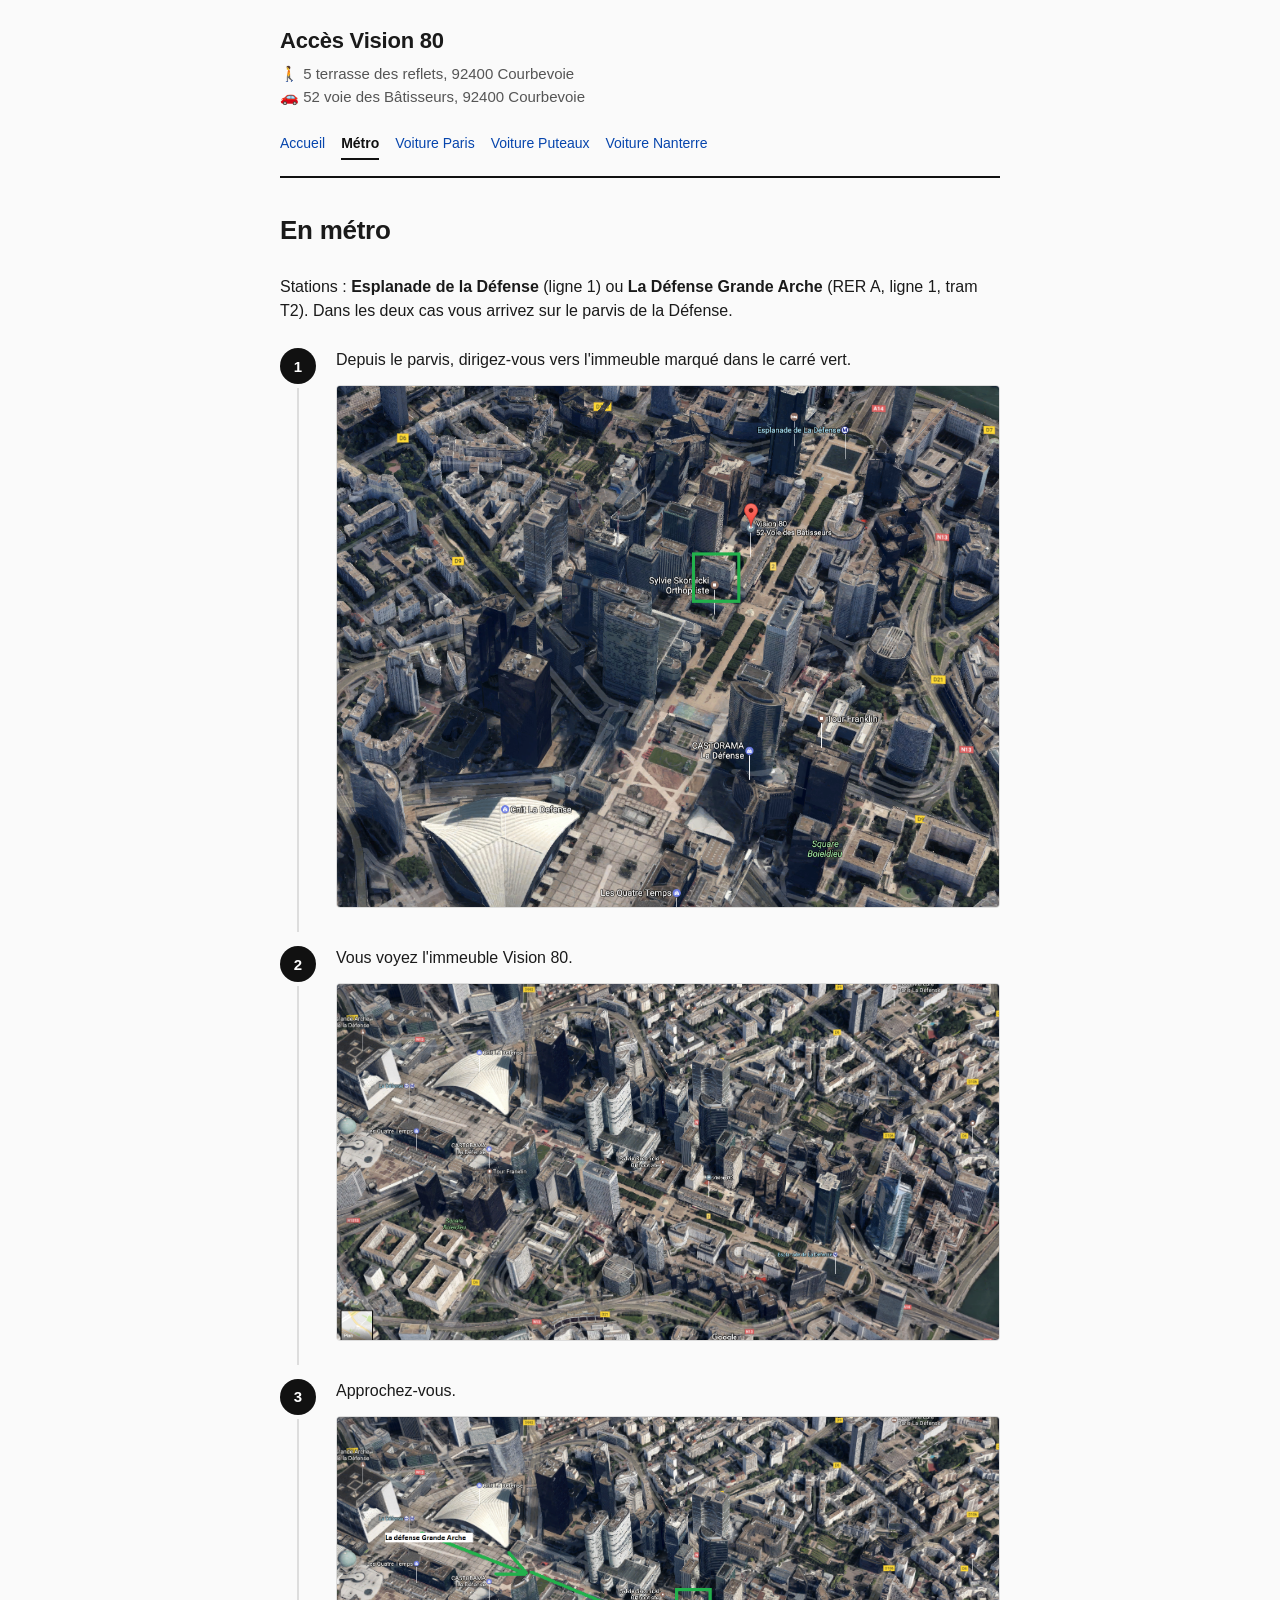
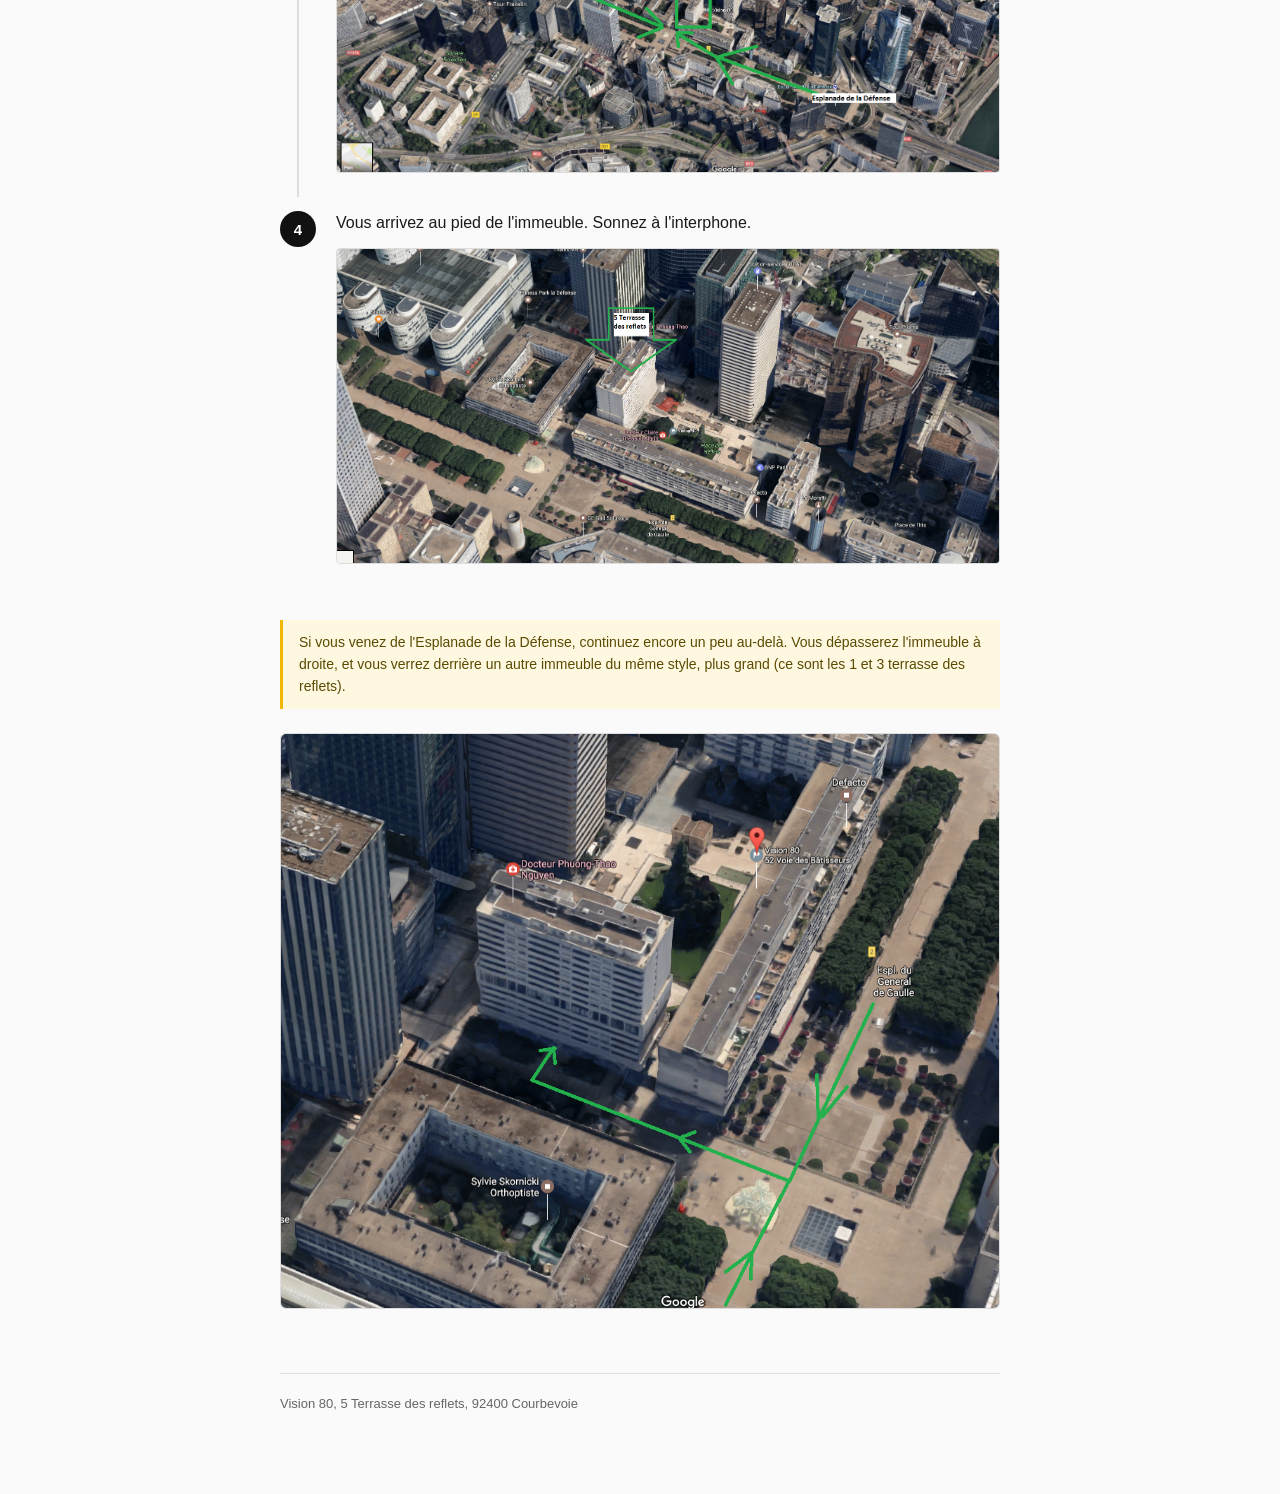
==== metro.html @ b4daf25f "header : ajoute code postal 92400 devant Courbevoie sur les 2 adresses" ====
<!doctype html>
<html lang="fr">
<head>
<meta charset="utf-8">
<meta name="viewport" content="width=device-width, initial-scale=1">
<title>En métro - Accès Vision 80</title>
<link rel="stylesheet" href="style.css">
</head>
<body>

<header>
  <h1>Accès Vision 80</h1>
  <p class="subtitle">🚶 5 terrasse des reflets, 92400 Courbevoie<br>🚗 52 voie des Bâtisseurs, 92400 Courbevoie</p>
  <nav>
    <a href="index.html">Accueil</a>
    <a href="metro.html" class="active">Métro</a>
    <a href="voiture-paris.html">Voiture Paris</a>
    <a href="voiture-puteaux.html">Voiture Puteaux</a>
    <a href="voiture-nanterre.html">Voiture Nanterre</a>
  </nav>
</header>

<main>
  <h2>En métro</h2>

  <p>Stations : <strong>Esplanade de la Défense</strong> (ligne 1) ou <strong>La Défense Grande Arche</strong> (RER A, ligne 1, tram T2). Dans les deux cas vous arrivez sur le parvis de la Défense.</p>

  <ol class="steps">
    <li>
      <p>Depuis le parvis, dirigez-vous vers l'immeuble marqué dans le carré vert.</p>
      <img src="images/2016-12-13-12.png" alt="Carte du parvis avec Vision 80">
    </li>
    <li>
      <p>Vous voyez l'immeuble Vision 80.</p>
      <img src="images/m1.png" alt="Vue depuis le parvis">
    </li>
    <li>
      <p>Approchez-vous.</p>
      <img src="images/m1-copie.png" alt="Vue rapprochée">
    </li>
    <li>
      <p>Vous arrivez au pied de l'immeuble. Sonnez à l'interphone.</p>
      <img src="images/m2.png" alt="Bas de l'immeuble et interphone">
    </li>
  </ol>

  <div class="note">
    Si vous venez de l'Esplanade de la Défense, continuez encore un peu au-delà. Vous dépasserez l'immeuble à droite, et vous verrez derrière un autre immeuble du même style, plus grand (ce sont les 1 et 3 terrasse des reflets).
  </div>

  <img src="images/2016-12-13-11-copie.png" alt="Vue depuis l'Esplanade" class="hero">
</main>

<footer>
  <address>Vision 80, 5 Terrasse des reflets, 92400 Courbevoie</address>
</footer>

</body>
</html>
---- style.css ----
* { box-sizing: border-box; }

html { -webkit-text-size-adjust: 100%; }

body {
  font-family: -apple-system, BlinkMacSystemFont, "Segoe UI", Roboto, sans-serif;
  max-width: 760px;
  margin: 0 auto;
  padding: 24px 20px 80px;
  line-height: 1.55;
  color: #1a1a1a;
  background: #fafafa;
}

header {
  border-bottom: 2px solid #111;
  padding-bottom: 16px;
  margin-bottom: 32px;
}

header h1 {
  font-size: 22px;
  margin: 0 0 4px;
  letter-spacing: -0.01em;
}

header .subtitle {
  margin: 0;
  color: #555;
  font-size: 15px;
}

nav {
  margin-top: 20px;
  display: flex;
  flex-wrap: wrap;
  gap: 4px 16px;
  font-size: 14px;
}

nav a {
  color: #0645ad;
  text-decoration: none;
  padding: 4px 0;
}

nav a:hover { text-decoration: underline; }

nav a.active {
  color: #111;
  font-weight: 600;
  border-bottom: 2px solid #111;
}

main h2 {
  font-size: 26px;
  margin: 8px 0 24px;
  letter-spacing: -0.01em;
}

main h3 {
  font-size: 18px;
  margin: 40px 0 12px;
  color: #333;
}

main p { margin: 12px 0; }

.address {
  background: #fff;
  border: 1px solid #ddd;
  padding: 16px 20px;
  border-radius: 6px;
  margin: 24px 0;
}

.address strong { display: block; margin-bottom: 4px; font-size: 15px; }

/* Étapes numérotées */
.steps {
  list-style: none;
  padding: 0;
  margin: 24px 0;
  counter-reset: step;
}

.steps > li {
  counter-increment: step;
  position: relative;
  padding: 0 0 32px 56px;
  margin: 0;
}

.steps > li::before {
  content: counter(step);
  position: absolute;
  left: 0;
  top: 0;
  width: 36px;
  height: 36px;
  border-radius: 50%;
  background: #111;
  color: #fff;
  font-weight: 600;
  font-size: 15px;
  display: flex;
  align-items: center;
  justify-content: center;
}

.steps > li:not(:last-child)::after {
  content: "";
  position: absolute;
  left: 17px;
  top: 40px;
  bottom: 8px;
  width: 2px;
  background: #ddd;
}

.steps > li p:first-child {
  margin-top: 6px;
  font-weight: 500;
}

.steps img {
  max-width: 100%;
  height: auto;
  display: block;
  margin: 12px 0 0;
  border: 1px solid #ddd;
  border-radius: 4px;
}

/* Image hero */
.hero {
  max-width: 100%;
  height: auto;
  display: block;
  margin: 24px 0;
  border-radius: 6px;
  border: 1px solid #ddd;
}

.video {
  position: relative;
  width: calc(100% - 56px);
  margin: 16px 0 32px 56px;
  aspect-ratio: 16 / 9;
  overflow: hidden;
  background: #000;
  border-radius: 4px;
  border: 1px solid #ddd;
}

.video iframe {
  position: absolute;
  inset: 0;
  width: 100%;
  height: 100%;
  border: 0;
}

.note {
  background: #fff8e1;
  border-left: 3px solid #f0b800;
  padding: 12px 16px;
  margin: 20px 0;
  font-size: 14px;
  color: #5a4a00;
}

footer {
  margin-top: 64px;
  padding-top: 20px;
  border-top: 1px solid #ddd;
  font-size: 13px;
  color: #666;
}

footer address {
  font-style: normal;
}
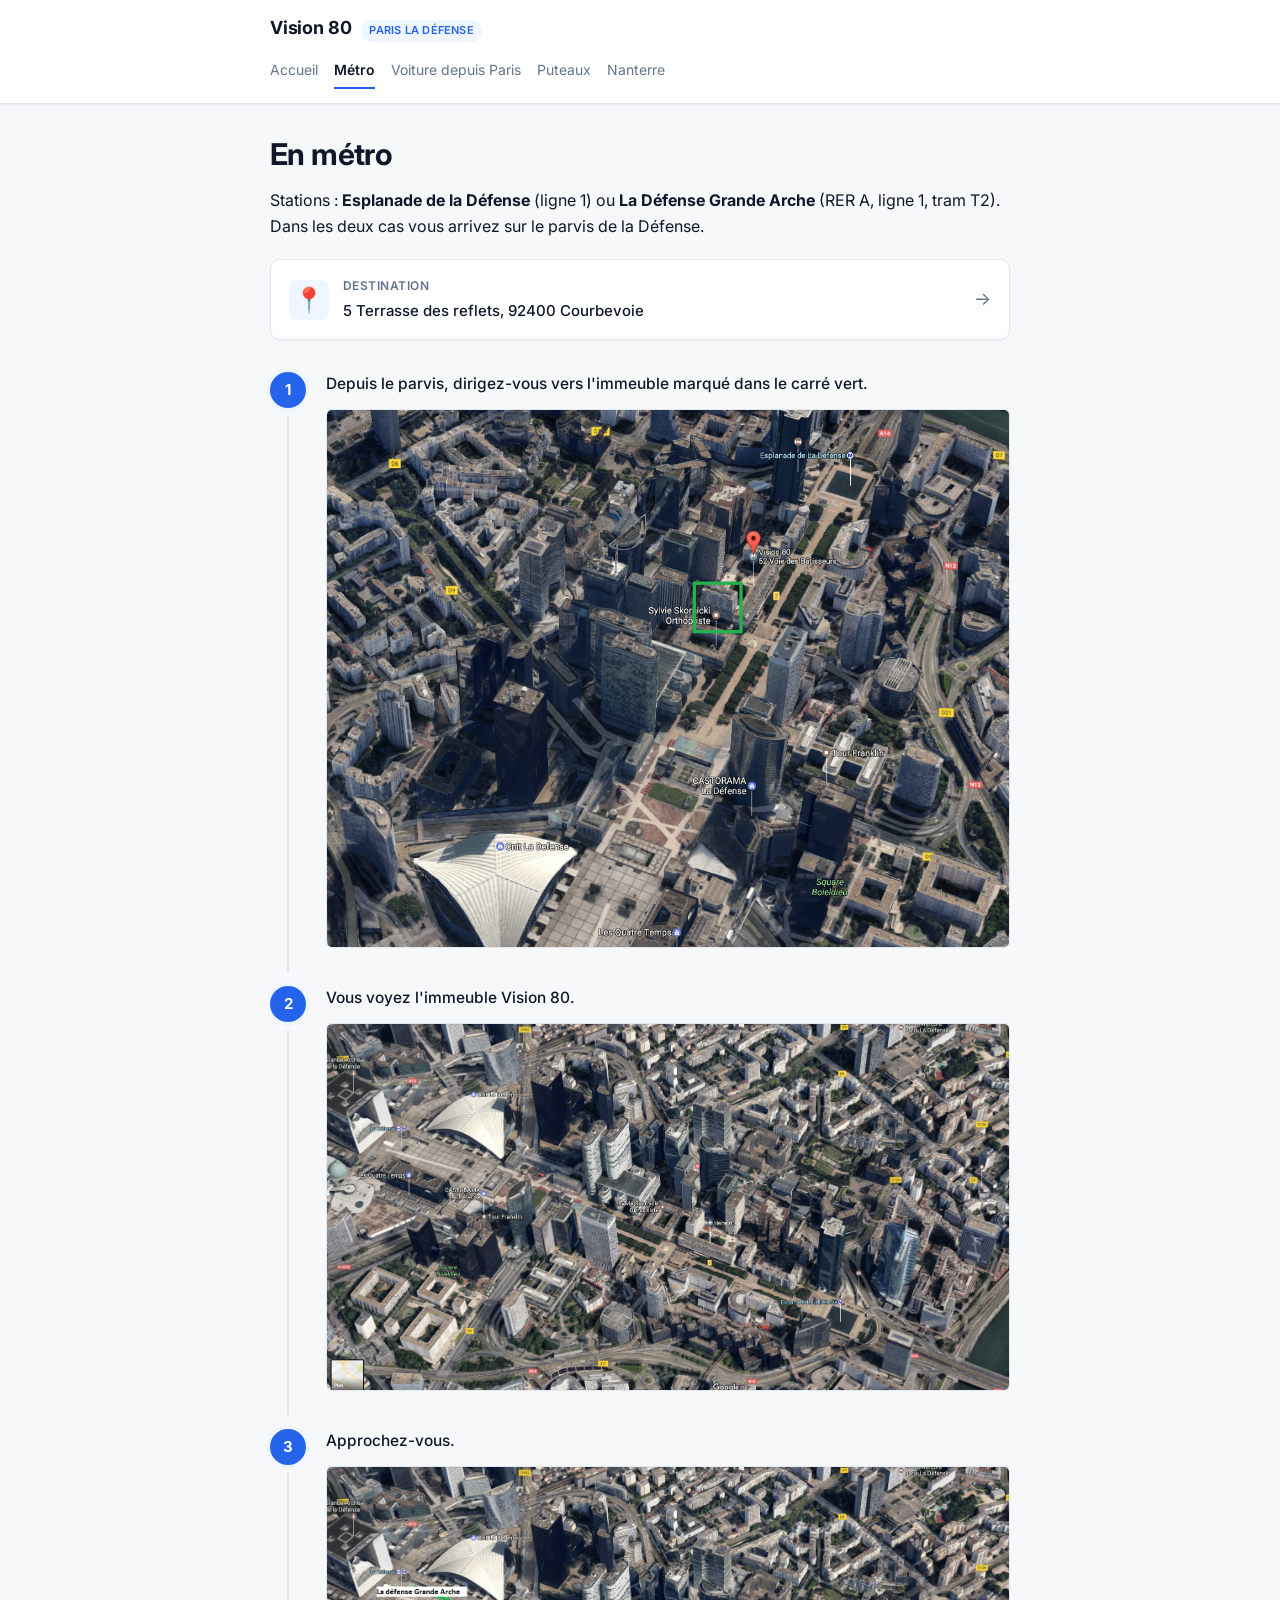
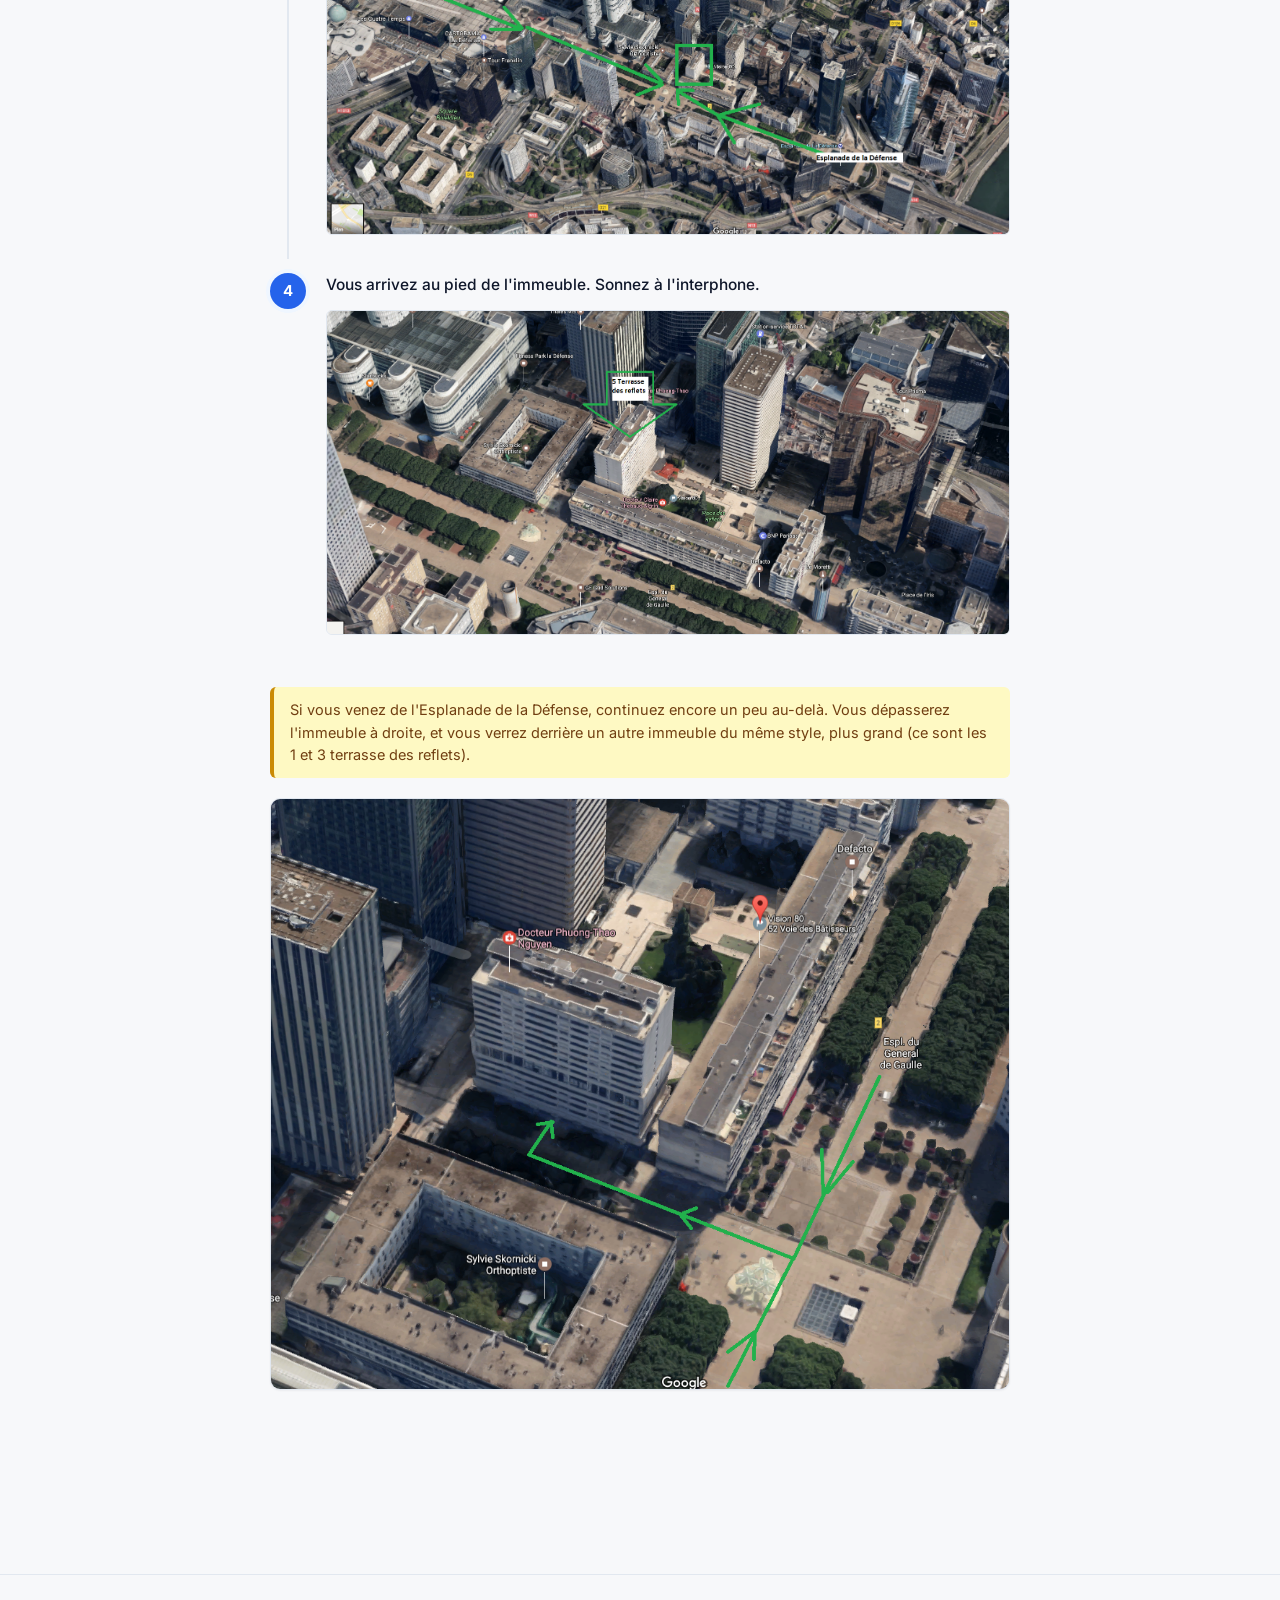
==== commit e0f1b25a: "sous-pages : applique le nouveau design (header sticky, adresse en card cliquable maps, containers u" ====
--- a/metro.html
+++ b/metro.html
@@ -4,26 +4,45 @@
 <meta charset="utf-8">
 <meta name="viewport" content="width=device-width, initial-scale=1">
 <title>En métro - Accès Vision 80</title>
+<link rel="preconnect" href="https://fonts.googleapis.com">
+<link rel="preconnect" href="https://fonts.gstatic.com" crossorigin>
+<link href="https://fonts.googleapis.com/css2?family=Inter:wght@400;500;600;700&display=swap" rel="stylesheet">
 <link rel="stylesheet" href="style.css">
 </head>
 <body>
 
-<header>
-  <h1>Accès Vision 80</h1>
-  <p class="subtitle">🚶 5 terrasse des reflets, 92400 Courbevoie<br>🚗 52 voie des Bâtisseurs, 92400 Courbevoie</p>
-  <nav>
-    <a href="index.html">Accueil</a>
-    <a href="metro.html" class="active">Métro</a>
-    <a href="voiture-paris.html">Voiture Paris</a>
-    <a href="voiture-puteaux.html">Voiture Puteaux</a>
-    <a href="voiture-nanterre.html">Voiture Nanterre</a>
-  </nav>
+<header class="site-header">
+  <div class="site-header-inner">
+    <h1 class="site-title">
+      <a href="index.html">Vision 80</a>
+      <span class="badge">Paris La Défense</span>
+    </h1>
+    <nav class="tabs">
+      <a href="index.html">Accueil</a>
+      <a href="metro.html" class="active">Métro</a>
+      <a href="voiture-paris.html">Voiture depuis Paris</a>
+      <a href="voiture-puteaux.html">Puteaux</a>
+      <a href="voiture-nanterre.html">Nanterre</a>
+    </nav>
+  </div>
 </header>
 
-<main>
-  <h2>En métro</h2>
+<div class="container">
+
+  <h1 class="page-title">En métro</h1>
 
   <p>Stations : <strong>Esplanade de la Défense</strong> (ligne 1) ou <strong>La Défense Grande Arche</strong> (RER A, ligne 1, tram T2). Dans les deux cas vous arrivez sur le parvis de la Défense.</p>
+
+  <div class="addresses">
+    <a class="address-card" href="https://maps.google.com/?q=5+Terrasse+des+Reflets,+92400+Courbevoie" target="_blank" rel="noopener">
+      <span class="icon">📍</span>
+      <span class="info">
+        <span class="label">Destination</span>
+        <span class="value">5 Terrasse des reflets, 92400 Courbevoie</span>
+      </span>
+      <span class="arrow">→</span>
+    </a>
+  </div>
 
   <ol class="steps">
     <li>
@@ -49,9 +68,10 @@
   </div>
 
   <img src="images/2016-12-13-11-copie.png" alt="Vue depuis l'Esplanade" class="hero">
-</main>
 
-<footer>
+</div>
+
+<footer class="site-footer">
   <address>Vision 80, 5 Terrasse des reflets, 92400 Courbevoie</address>
 </footer>
 
--- a/style.css
+++ b/style.css
@@ -1,86 +1,281 @@
+/* ---------- Reset & base ---------- */
 * { box-sizing: border-box; }
-
 html { -webkit-text-size-adjust: 100%; }
 
+:root {
+  --bg: #f7f8fa;
+  --surface: #ffffff;
+  --text: #0f172a;
+  --muted: #64748b;
+  --border: #e2e8f0;
+  --accent: #2563eb;
+  --accent-dark: #1d4ed8;
+  --accent-soft: #eff6ff;
+  --warn-bg: #fef9c3;
+  --warn-border: #ca8a04;
+  --warn-text: #713f12;
+  --radius: 10px;
+  --shadow-sm: 0 1px 2px rgba(15, 23, 42, 0.05);
+  --shadow: 0 4px 12px rgba(15, 23, 42, 0.06);
+}
+
 body {
-  font-family: -apple-system, BlinkMacSystemFont, "Segoe UI", Roboto, sans-serif;
-  max-width: 760px;
+  font-family: "Inter", -apple-system, BlinkMacSystemFont, "Segoe UI", Roboto, sans-serif;
+  font-size: 16px;
+  line-height: 1.6;
+  color: var(--text);
+  background: var(--bg);
+  margin: 0;
+  -webkit-font-smoothing: antialiased;
+}
+
+.container {
+  max-width: 780px;
   margin: 0 auto;
-  padding: 24px 20px 80px;
-  line-height: 1.55;
-  color: #1a1a1a;
-  background: #fafafa;
-}
-
-header {
-  border-bottom: 2px solid #111;
-  padding-bottom: 16px;
-  margin-bottom: 32px;
-}
-
-header h1 {
-  font-size: 22px;
-  margin: 0 0 4px;
+  padding: 24px 20px 96px;
+}
+
+/* ---------- Header ---------- */
+.site-header {
+  background: var(--surface);
+  border-bottom: 1px solid var(--border);
+  position: sticky;
+  top: 0;
+  z-index: 10;
+  box-shadow: var(--shadow-sm);
+}
+
+.site-header-inner {
+  max-width: 780px;
+  margin: 0 auto;
+  padding: 14px 20px;
+}
+
+.site-title {
+  display: flex;
+  align-items: baseline;
+  gap: 10px;
+  flex-wrap: wrap;
+  margin: 0;
+  font-size: 18px;
+  font-weight: 700;
   letter-spacing: -0.01em;
 }
 
-header .subtitle {
-  margin: 0;
-  color: #555;
-  font-size: 15px;
-}
-
-nav {
-  margin-top: 20px;
+.site-title .badge {
+  font-size: 11px;
+  font-weight: 600;
+  color: var(--accent);
+  background: var(--accent-soft);
+  padding: 2px 8px;
+  border-radius: 999px;
+  letter-spacing: 0.02em;
+  text-transform: uppercase;
+}
+
+.site-title a { color: inherit; text-decoration: none; }
+
+nav.tabs {
   display: flex;
   flex-wrap: wrap;
   gap: 4px 16px;
+  margin-top: 10px;
   font-size: 14px;
 }
 
-nav a {
-  color: #0645ad;
+nav.tabs a {
+  color: var(--muted);
   text-decoration: none;
-  padding: 4px 0;
-}
-
-nav a:hover { text-decoration: underline; }
-
-nav a.active {
-  color: #111;
-  font-weight: 600;
-  border-bottom: 2px solid #111;
-}
-
-main h2 {
-  font-size: 26px;
+  padding: 6px 0;
+  border-bottom: 2px solid transparent;
+  transition: color .15s, border-color .15s;
+}
+
+nav.tabs a:hover { color: var(--text); }
+
+nav.tabs a.active {
+  color: var(--text);
+  font-weight: 600;
+  border-bottom-color: var(--accent);
+}
+
+/* ---------- Content headings ---------- */
+h1.page-title {
+  font-size: 30px;
+  font-weight: 700;
+  letter-spacing: -0.02em;
+  margin: 8px 0 16px;
+  line-height: 1.2;
+}
+
+h2 {
+  font-size: 22px;
+  font-weight: 700;
+  letter-spacing: -0.01em;
+  margin: 40px 0 12px;
+}
+
+h3 {
+  font-size: 16px;
+  font-weight: 600;
+  color: var(--muted);
+  text-transform: uppercase;
+  letter-spacing: 0.05em;
+  margin: 32px 0 12px;
+}
+
+p { margin: 12px 0; }
+
+/* ---------- Addresses ---------- */
+.addresses {
+  display: grid;
+  gap: 12px;
+  margin: 20px 0 32px;
+}
+
+.address-card {
+  background: var(--surface);
+  border: 1px solid var(--border);
+  border-radius: var(--radius);
+  padding: 16px 18px;
+  display: flex;
+  align-items: center;
+  gap: 14px;
+  text-decoration: none;
+  color: var(--text);
+  box-shadow: var(--shadow-sm);
+  transition: transform .12s, box-shadow .12s, border-color .12s;
+}
+
+.address-card:hover {
+  transform: translateY(-1px);
+  box-shadow: var(--shadow);
+  border-color: var(--accent);
+}
+
+.address-card .icon {
+  font-size: 24px;
+  flex-shrink: 0;
+  width: 40px;
+  height: 40px;
+  display: flex;
+  align-items: center;
+  justify-content: center;
+  background: var(--accent-soft);
+  border-radius: 8px;
+}
+
+.address-card .info {
+  flex: 1;
+  min-width: 0;
+}
+
+.address-card .label {
+  display: block;
+  font-size: 12px;
+  font-weight: 600;
+  color: var(--muted);
+  text-transform: uppercase;
+  letter-spacing: 0.04em;
+  margin-bottom: 2px;
+}
+
+.address-card .value {
+  font-size: 15px;
+  font-weight: 500;
+  line-height: 1.4;
+}
+
+.address-card .arrow {
+  color: var(--muted);
+  font-size: 18px;
+}
+
+/* ---------- Mode cards (home) ---------- */
+.modes {
+  display: grid;
+  grid-template-columns: repeat(2, 1fr);
+  gap: 12px;
+  margin: 20px 0 32px;
+}
+
+@media (max-width: 480px) {
+  .modes { grid-template-columns: 1fr; }
+}
+
+.mode-card {
+  background: var(--surface);
+  border: 1px solid var(--border);
+  border-radius: var(--radius);
+  padding: 20px 18px;
+  text-decoration: none;
+  color: var(--text);
+  display: flex;
+  flex-direction: column;
+  gap: 8px;
+  box-shadow: var(--shadow-sm);
+  transition: transform .12s, box-shadow .12s, border-color .12s;
+}
+
+.mode-card:hover {
+  transform: translateY(-2px);
+  box-shadow: var(--shadow);
+  border-color: var(--accent);
+}
+
+.mode-card .icon {
+  font-size: 28px;
+  line-height: 1;
+}
+
+.mode-card .title {
+  font-size: 16px;
+  font-weight: 600;
+  line-height: 1.3;
+}
+
+.mode-card .desc {
+  font-size: 13px;
+  color: var(--muted);
+}
+
+/* ---------- Hero image ---------- */
+.hero {
+  width: 100%;
+  height: auto;
+  display: block;
+  border-radius: var(--radius);
+  border: 1px solid var(--border);
   margin: 8px 0 24px;
-  letter-spacing: -0.01em;
-}
-
-main h3 {
-  font-size: 18px;
-  margin: 40px 0 12px;
-  color: #333;
-}
-
-main p { margin: 12px 0; }
-
-.address {
-  background: #fff;
-  border: 1px solid #ddd;
-  padding: 16px 20px;
-  border-radius: 6px;
-  margin: 24px 0;
-}
-
-.address strong { display: block; margin-bottom: 4px; font-size: 15px; }
-
-/* Étapes numérotées */
+  box-shadow: var(--shadow-sm);
+}
+
+/* ---------- Video ---------- */
+.video {
+  position: relative;
+  width: 100%;
+  aspect-ratio: 16 / 9;
+  margin: 16px 0 32px;
+  overflow: hidden;
+  background: #000;
+  border-radius: var(--radius);
+  border: 1px solid var(--border);
+  box-shadow: var(--shadow-sm);
+}
+
+.video iframe {
+  position: absolute;
+  inset: 0;
+  width: 100%;
+  height: 100%;
+  border: 0;
+}
+
+/* ---------- Steps ---------- */
 .steps {
   list-style: none;
   padding: 0;
-  margin: 24px 0;
+  margin: 20px 0;
   counter-reset: step;
 }
 
@@ -99,28 +294,30 @@
   width: 36px;
   height: 36px;
   border-radius: 50%;
-  background: #111;
+  background: var(--accent);
   color: #fff;
-  font-weight: 600;
+  font-weight: 700;
   font-size: 15px;
   display: flex;
   align-items: center;
   justify-content: center;
+  box-shadow: 0 0 0 4px var(--accent-soft);
 }
 
 .steps > li:not(:last-child)::after {
   content: "";
   position: absolute;
   left: 17px;
-  top: 40px;
+  top: 44px;
   bottom: 8px;
   width: 2px;
-  background: #ddd;
-}
-
-.steps > li p:first-child {
+  background: var(--border);
+}
+
+.steps > li p:first-of-type {
   margin-top: 6px;
   font-weight: 500;
+  font-size: 15.5px;
 }
 
 .steps img {
@@ -128,56 +325,32 @@
   height: auto;
   display: block;
   margin: 12px 0 0;
-  border: 1px solid #ddd;
-  border-radius: 4px;
-}
-
-/* Image hero */
-.hero {
-  max-width: 100%;
-  height: auto;
-  display: block;
-  margin: 24px 0;
+  border: 1px solid var(--border);
   border-radius: 6px;
-  border: 1px solid #ddd;
-}
-
-.video {
-  position: relative;
-  width: calc(100% - 56px);
-  margin: 16px 0 32px 56px;
-  aspect-ratio: 16 / 9;
-  overflow: hidden;
-  background: #000;
-  border-radius: 4px;
-  border: 1px solid #ddd;
-}
-
-.video iframe {
-  position: absolute;
-  inset: 0;
-  width: 100%;
-  height: 100%;
-  border: 0;
-}
-
+}
+
+/* ---------- Note ---------- */
 .note {
-  background: #fff8e1;
-  border-left: 3px solid #f0b800;
+  background: var(--warn-bg);
+  border-left: 4px solid var(--warn-border);
+  color: var(--warn-text);
   padding: 12px 16px;
+  border-radius: 6px;
   margin: 20px 0;
-  font-size: 14px;
-  color: #5a4a00;
-}
-
-footer {
+  font-size: 14.5px;
+  line-height: 1.55;
+}
+
+.note strong { color: var(--warn-text); }
+
+/* ---------- Footer ---------- */
+footer.site-footer {
+  border-top: 1px solid var(--border);
+  padding-top: 20px;
   margin-top: 64px;
-  padding-top: 20px;
-  border-top: 1px solid #ddd;
   font-size: 13px;
-  color: #666;
-}
-
-footer address {
-  font-style: normal;
-}
+  color: var(--muted);
+  text-align: center;
+}
+
+footer address { font-style: normal; }
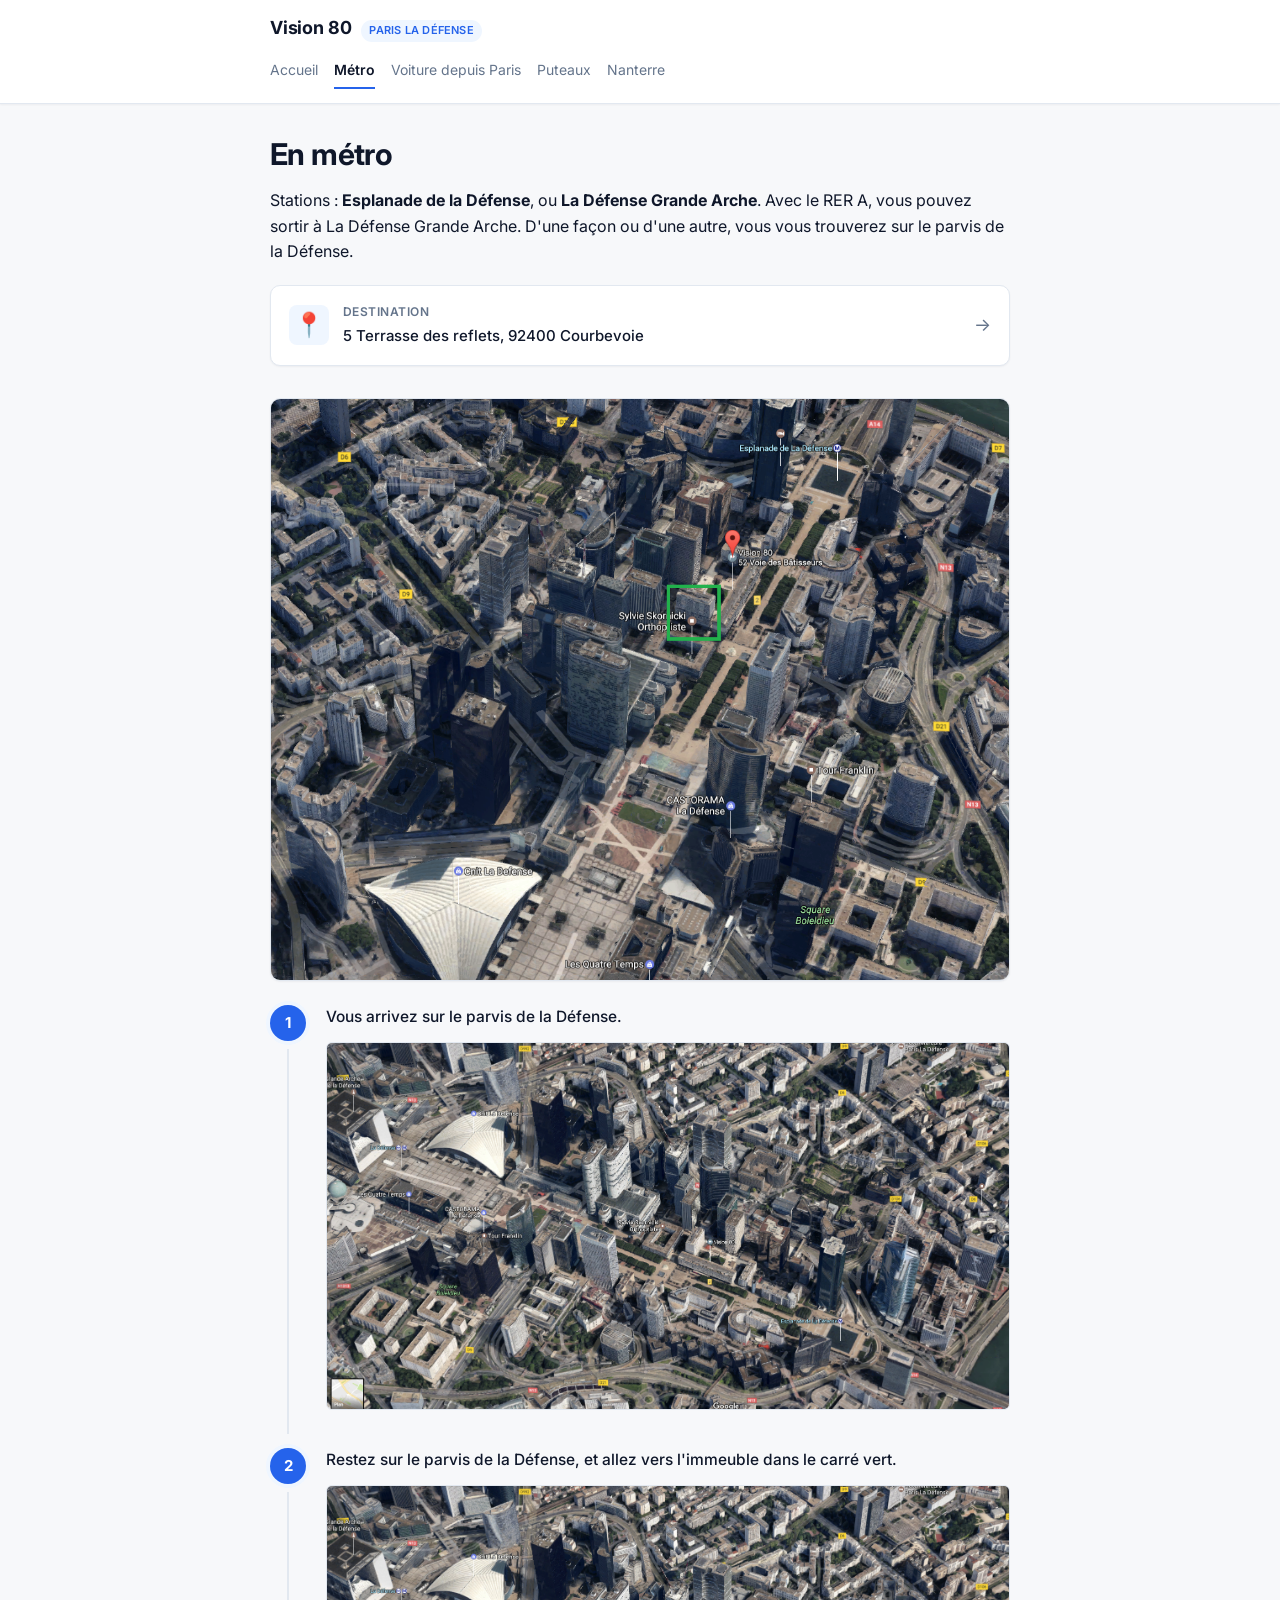
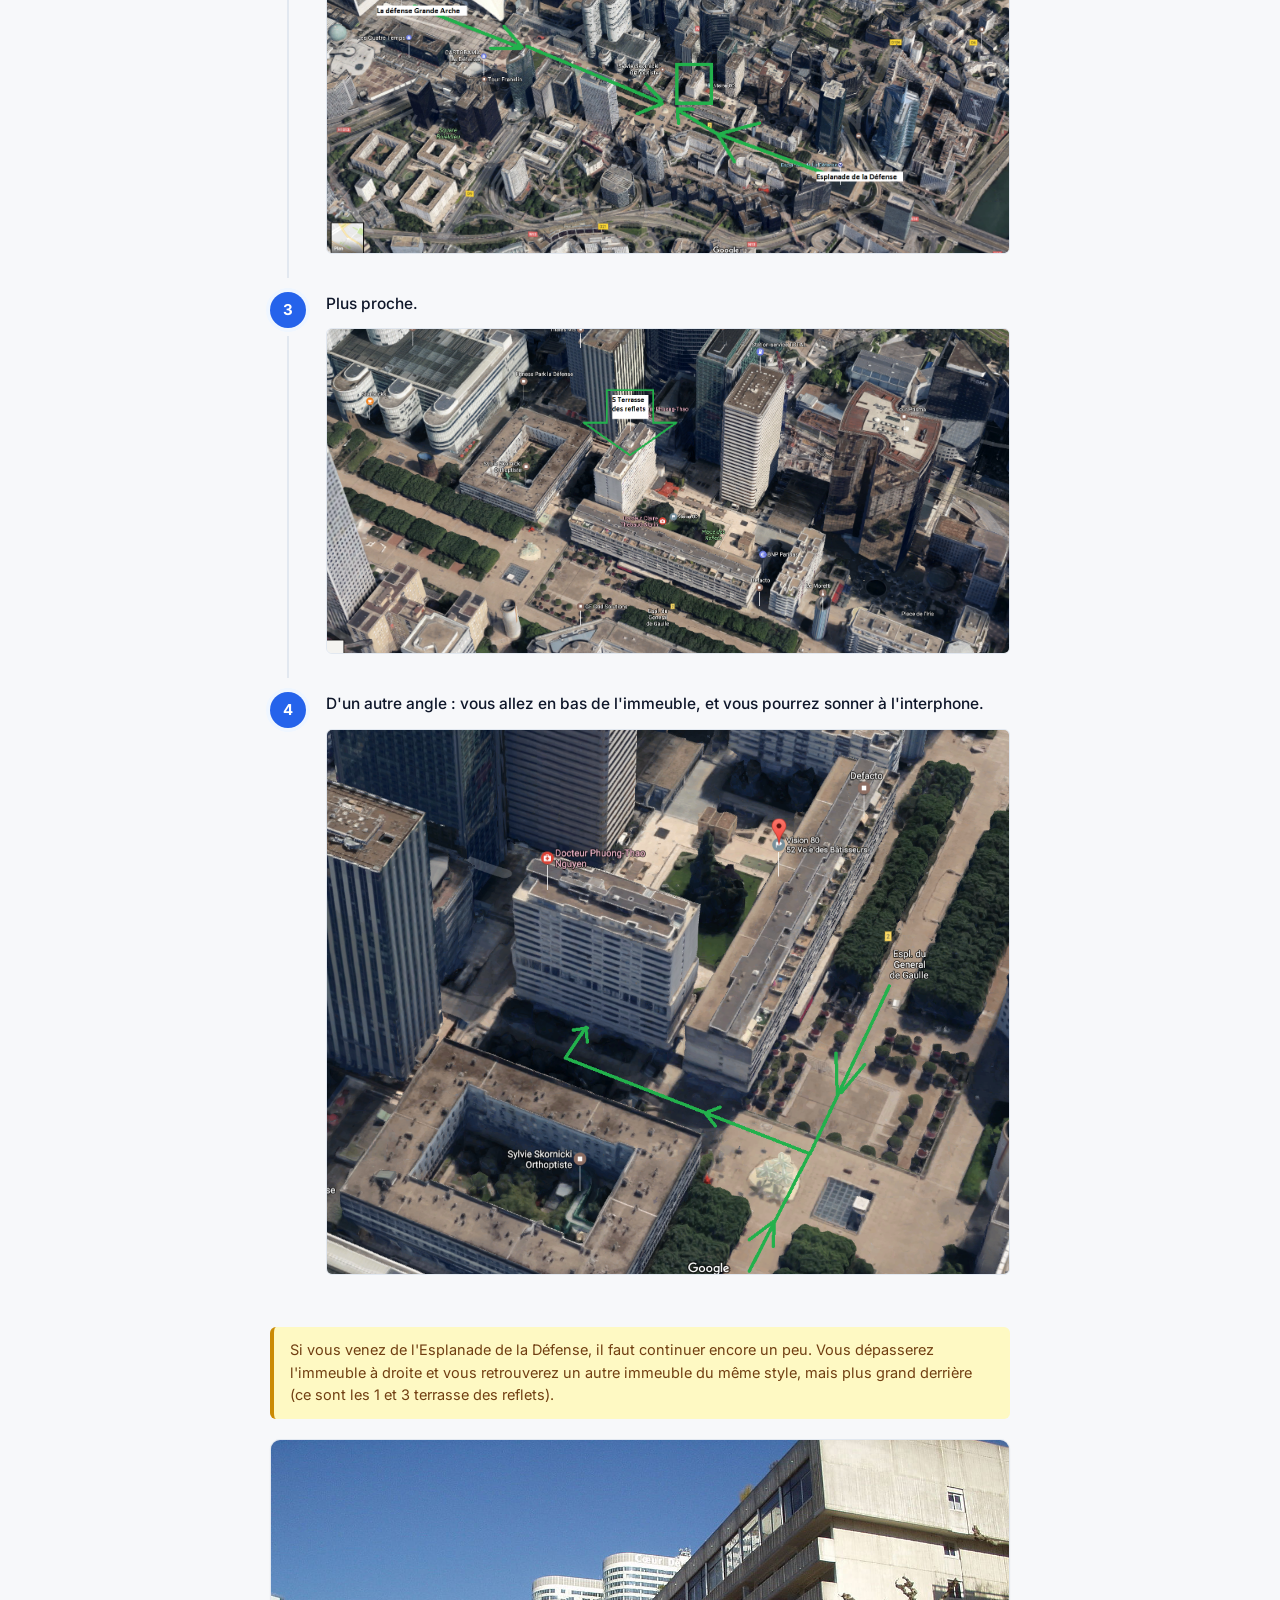
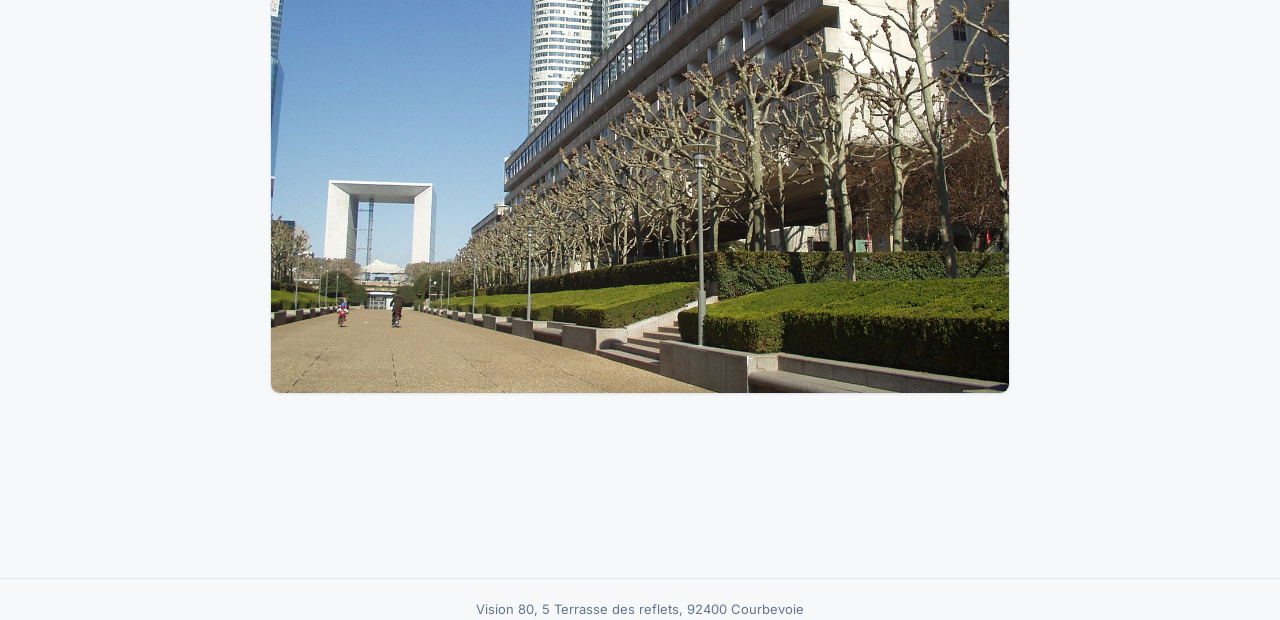
==== commit 8a84cbad: "corrige le placement des images sur les 4 pages : chaque photo est remise en face du texte qu'elle i" ====
--- a/metro.html
+++ b/metro.html
@@ -31,7 +31,7 @@
 
   <h1 class="page-title">En métro</h1>
 
-  <p>Stations : <strong>Esplanade de la Défense</strong> (ligne 1) ou <strong>La Défense Grande Arche</strong> (RER A, ligne 1, tram T2). Dans les deux cas vous arrivez sur le parvis de la Défense.</p>
+  <p>Stations : <strong>Esplanade de la Défense</strong>, ou <strong>La Défense Grande Arche</strong>. Avec le RER A, vous pouvez sortir à La Défense Grande Arche. D'une façon ou d'une autre, vous vous trouverez sur le parvis de la Défense.</p>
 
   <div class="addresses">
     <a class="address-card" href="https://maps.google.com/?q=5+Terrasse+des+Reflets,+92400+Courbevoie" target="_blank" rel="noopener">
@@ -44,30 +44,32 @@
     </a>
   </div>
 
+  <img src="images/2016-12-13-12.png" alt="Vue aérienne de La Défense, l'immeuble Vision 80 entouré en vert" class="hero">
+
   <ol class="steps">
     <li>
-      <p>Depuis le parvis, dirigez-vous vers l'immeuble marqué dans le carré vert.</p>
-      <img src="images/2016-12-13-12.png" alt="Carte du parvis avec Vision 80">
+      <p>Vous arrivez sur le parvis de la Défense.</p>
+      <img src="images/m1.png" alt="Vue aérienne du parvis de la Défense avec le repère Vision 80">
     </li>
     <li>
-      <p>Vous voyez l'immeuble Vision 80.</p>
-      <img src="images/m1.png" alt="Vue depuis le parvis">
+      <p>Restez sur le parvis de la Défense, et allez vers l'immeuble dans le carré vert.</p>
+      <img src="images/m1-copie.png" alt="Même vue aérienne, flèches depuis La Défense Grande Arche et depuis l'Esplanade de la Défense vers le carré vert autour de Vision 80">
     </li>
     <li>
-      <p>Approchez-vous.</p>
-      <img src="images/m1-copie.png" alt="Vue rapprochée">
+      <p>Plus proche.</p>
+      <img src="images/m2.png" alt="Vue rapprochée, flèche pointant le 5 Terrasse des reflets">
     </li>
     <li>
-      <p>Vous arrivez au pied de l'immeuble. Sonnez à l'interphone.</p>
-      <img src="images/m2.png" alt="Bas de l'immeuble et interphone">
+      <p>D'un autre angle : vous allez en bas de l'immeuble, et vous pourrez sonner à l'interphone.</p>
+      <img src="images/2016-12-13-11-copie.png" alt="Vue rapprochée du pied de l'immeuble, chemin d'accès depuis l'Esplanade du Général de Gaulle">
     </li>
   </ol>
 
   <div class="note">
-    Si vous venez de l'Esplanade de la Défense, continuez encore un peu au-delà. Vous dépasserez l'immeuble à droite, et vous verrez derrière un autre immeuble du même style, plus grand (ce sont les 1 et 3 terrasse des reflets).
+    Si vous venez de l'Esplanade de la Défense, il faut continuer encore un peu. Vous dépasserez l'immeuble à droite et vous retrouverez un autre immeuble du même style, mais plus grand derrière (ce sont les 1 et 3 terrasse des reflets).
   </div>
 
-  <img src="images/2016-12-13-11-copie.png" alt="Vue depuis l'Esplanade" class="hero">
+  <img src="images/1280px-vision_80.jpg" alt="Immeuble Vision 80" class="hero">
 
 </div>
 
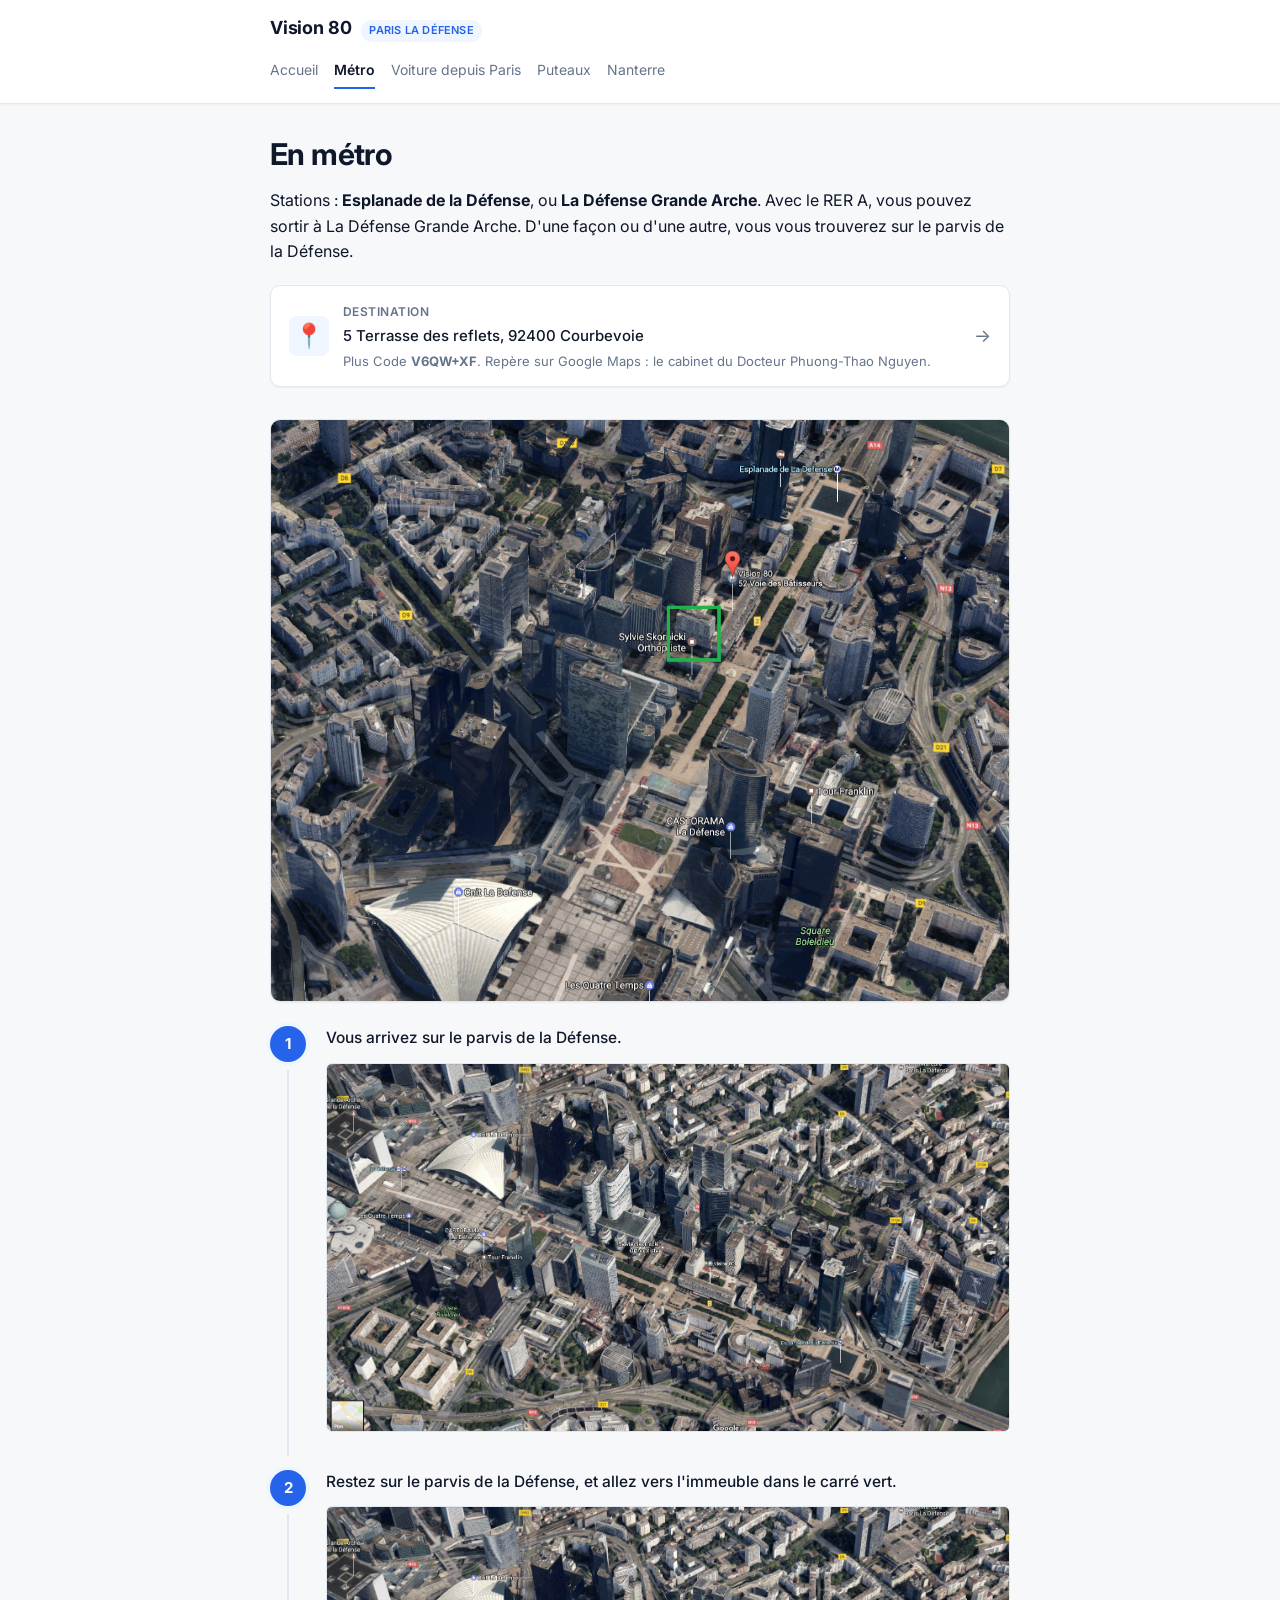
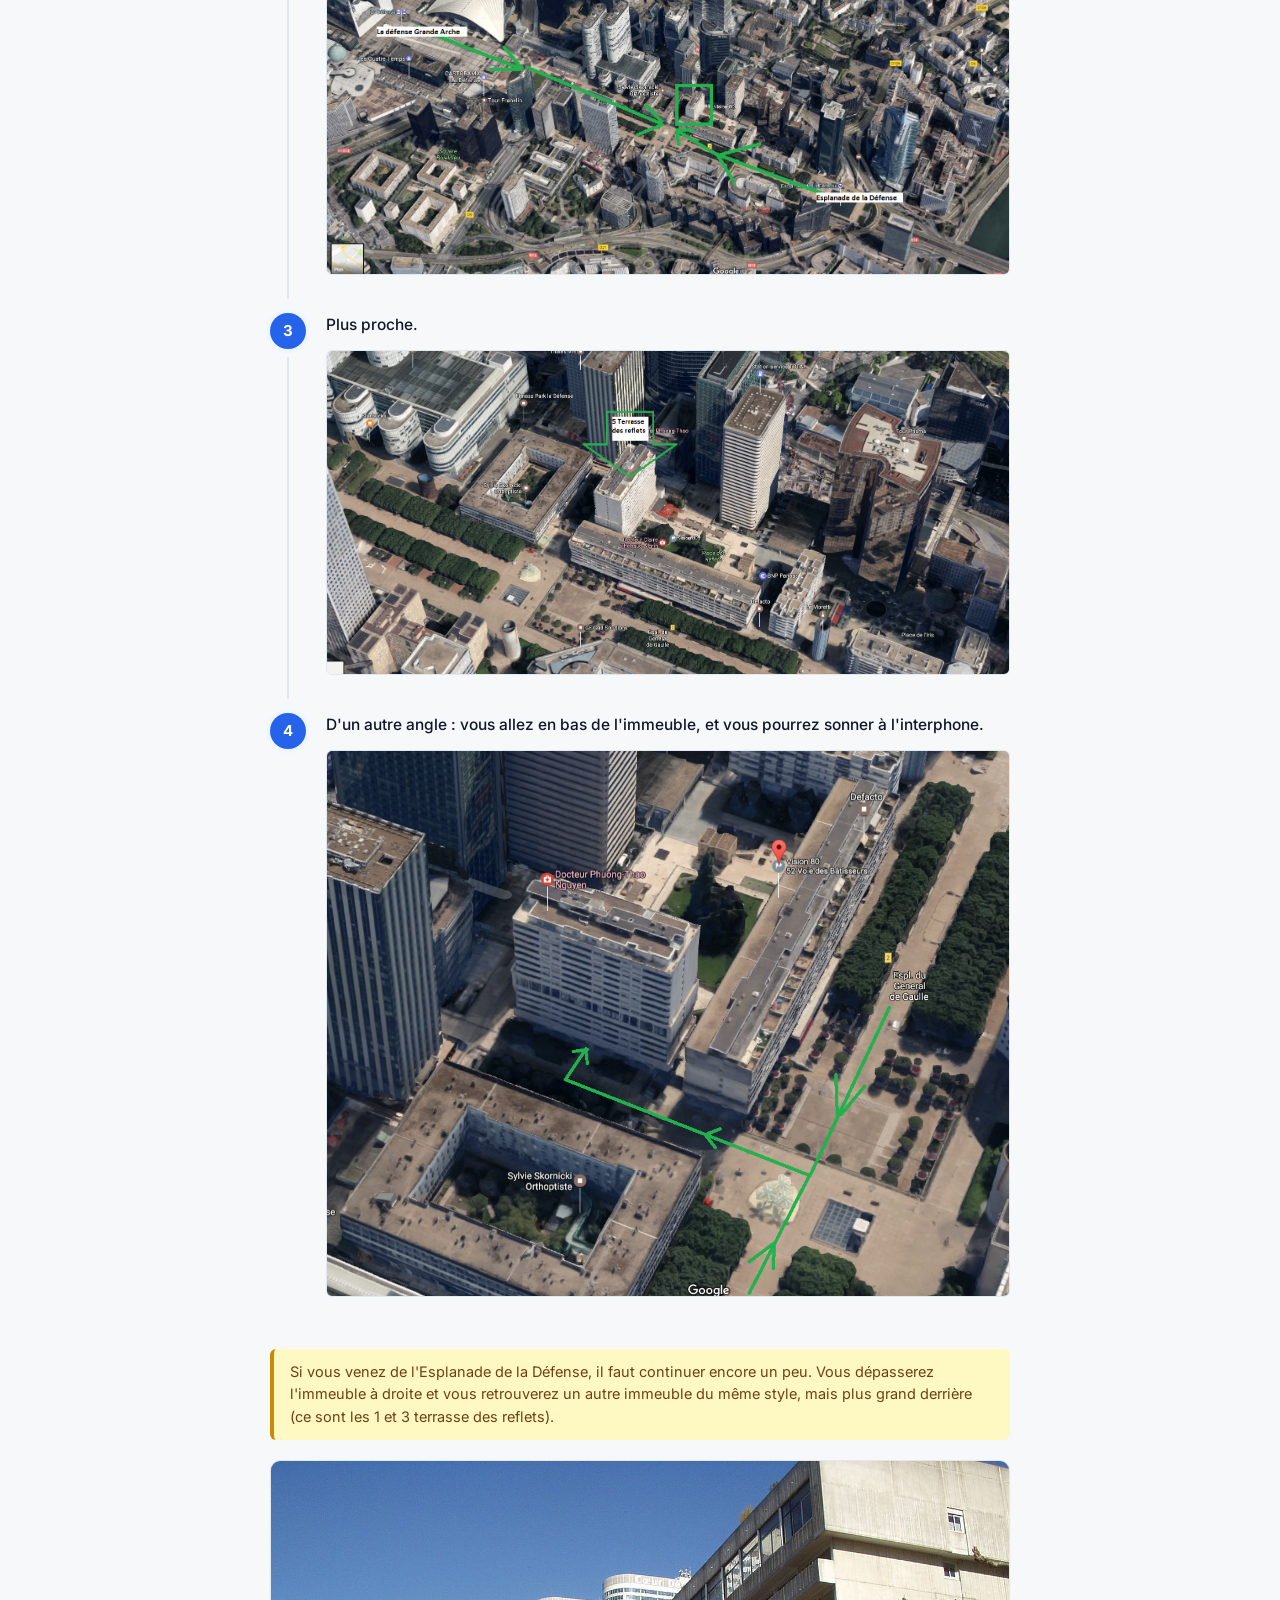
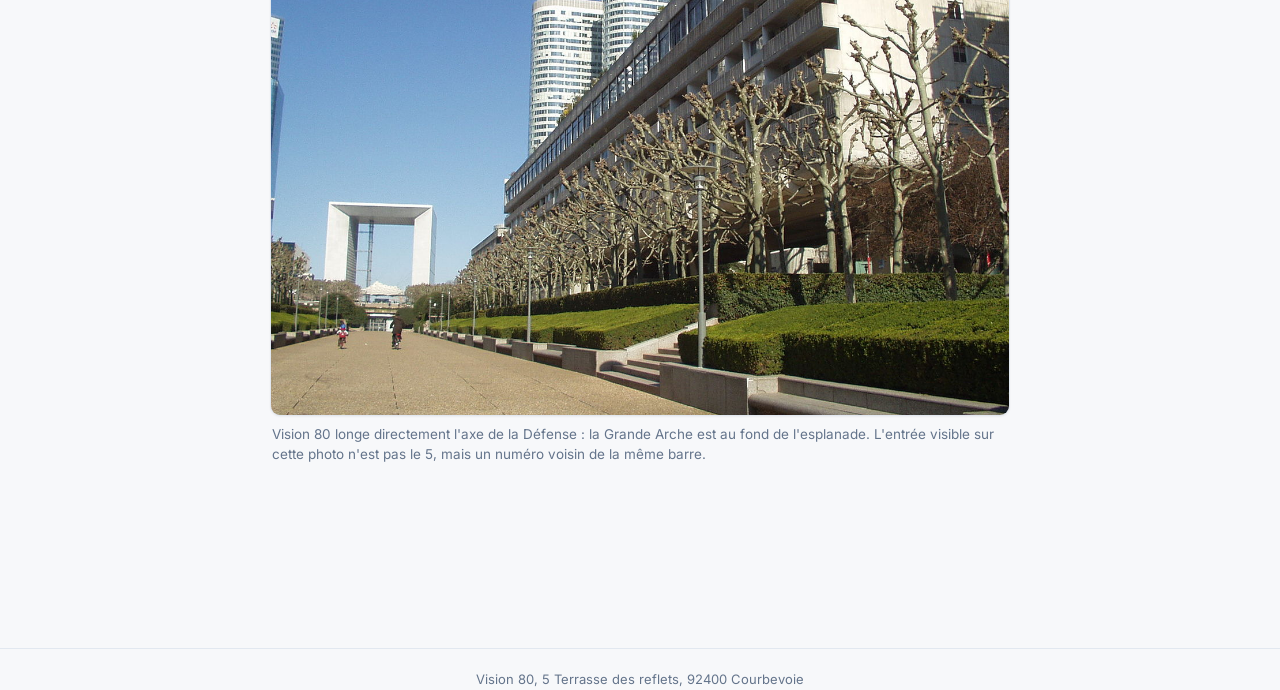
==== commit 797f49d2: "distingue l'adresse de l'immeuble (5 Terrasse des reflets, Plus Code V6QW+XF, repere cabinet Docteur" ====
--- a/metro.html
+++ b/metro.html
@@ -34,11 +34,12 @@
   <p>Stations : <strong>Esplanade de la Défense</strong>, ou <strong>La Défense Grande Arche</strong>. Avec le RER A, vous pouvez sortir à La Défense Grande Arche. D'une façon ou d'une autre, vous vous trouverez sur le parvis de la Défense.</p>
 
   <div class="addresses">
-    <a class="address-card" href="https://maps.google.com/?q=5+Terrasse+des+Reflets,+92400+Courbevoie" target="_blank" rel="noopener">
+    <a class="address-card" href="https://maps.google.com/?q=V6QW%2BXF+Courbevoie" target="_blank" rel="noopener">
       <span class="icon">📍</span>
       <span class="info">
         <span class="label">Destination</span>
         <span class="value">5 Terrasse des reflets, 92400 Courbevoie</span>
+        <span class="hint">Plus Code <strong>V6QW+XF</strong>. Repère sur Google Maps : le cabinet du Docteur Phuong-Thao Nguyen.</span>
       </span>
       <span class="arrow">→</span>
     </a>
@@ -69,7 +70,10 @@
     Si vous venez de l'Esplanade de la Défense, il faut continuer encore un peu. Vous dépasserez l'immeuble à droite et vous retrouverez un autre immeuble du même style, mais plus grand derrière (ce sont les 1 et 3 terrasse des reflets).
   </div>
 
-  <img src="images/1280px-vision_80.jpg" alt="Immeuble Vision 80" class="hero">
+  <figure class="figure">
+    <img src="images/1280px-vision_80.jpg" alt="La barre Vision 80 vue depuis l'esplanade, la Grande Arche de la Défense au fond">
+    <figcaption>Vision 80 longe directement l'axe de la Défense : la Grande Arche est au fond de l'esplanade. L'entrée visible sur cette photo n'est pas le 5, mais un numéro voisin de la même barre.</figcaption>
+  </figure>
 
 </div>
 
--- a/style.css
+++ b/style.css
@@ -186,6 +186,14 @@
   line-height: 1.4;
 }
 
+.address-card .hint {
+  display: block;
+  font-size: 13px;
+  color: var(--muted);
+  margin-top: 3px;
+  line-height: 1.4;
+}
+
 .address-card .arrow {
   color: var(--muted);
   font-size: 18px;
@@ -248,6 +256,28 @@
   border: 1px solid var(--border);
   margin: 8px 0 24px;
   box-shadow: var(--shadow-sm);
+}
+
+/* ---------- Figure avec legende ---------- */
+.figure {
+  margin: 8px 0 24px;
+}
+
+.figure img {
+  width: 100%;
+  height: auto;
+  display: block;
+  border-radius: var(--radius);
+  border: 1px solid var(--border);
+  box-shadow: var(--shadow-sm);
+}
+
+.figure figcaption {
+  font-size: 13.5px;
+  color: var(--muted);
+  line-height: 1.5;
+  margin-top: 8px;
+  padding: 0 2px;
 }
 
 /* ---------- Video ---------- */
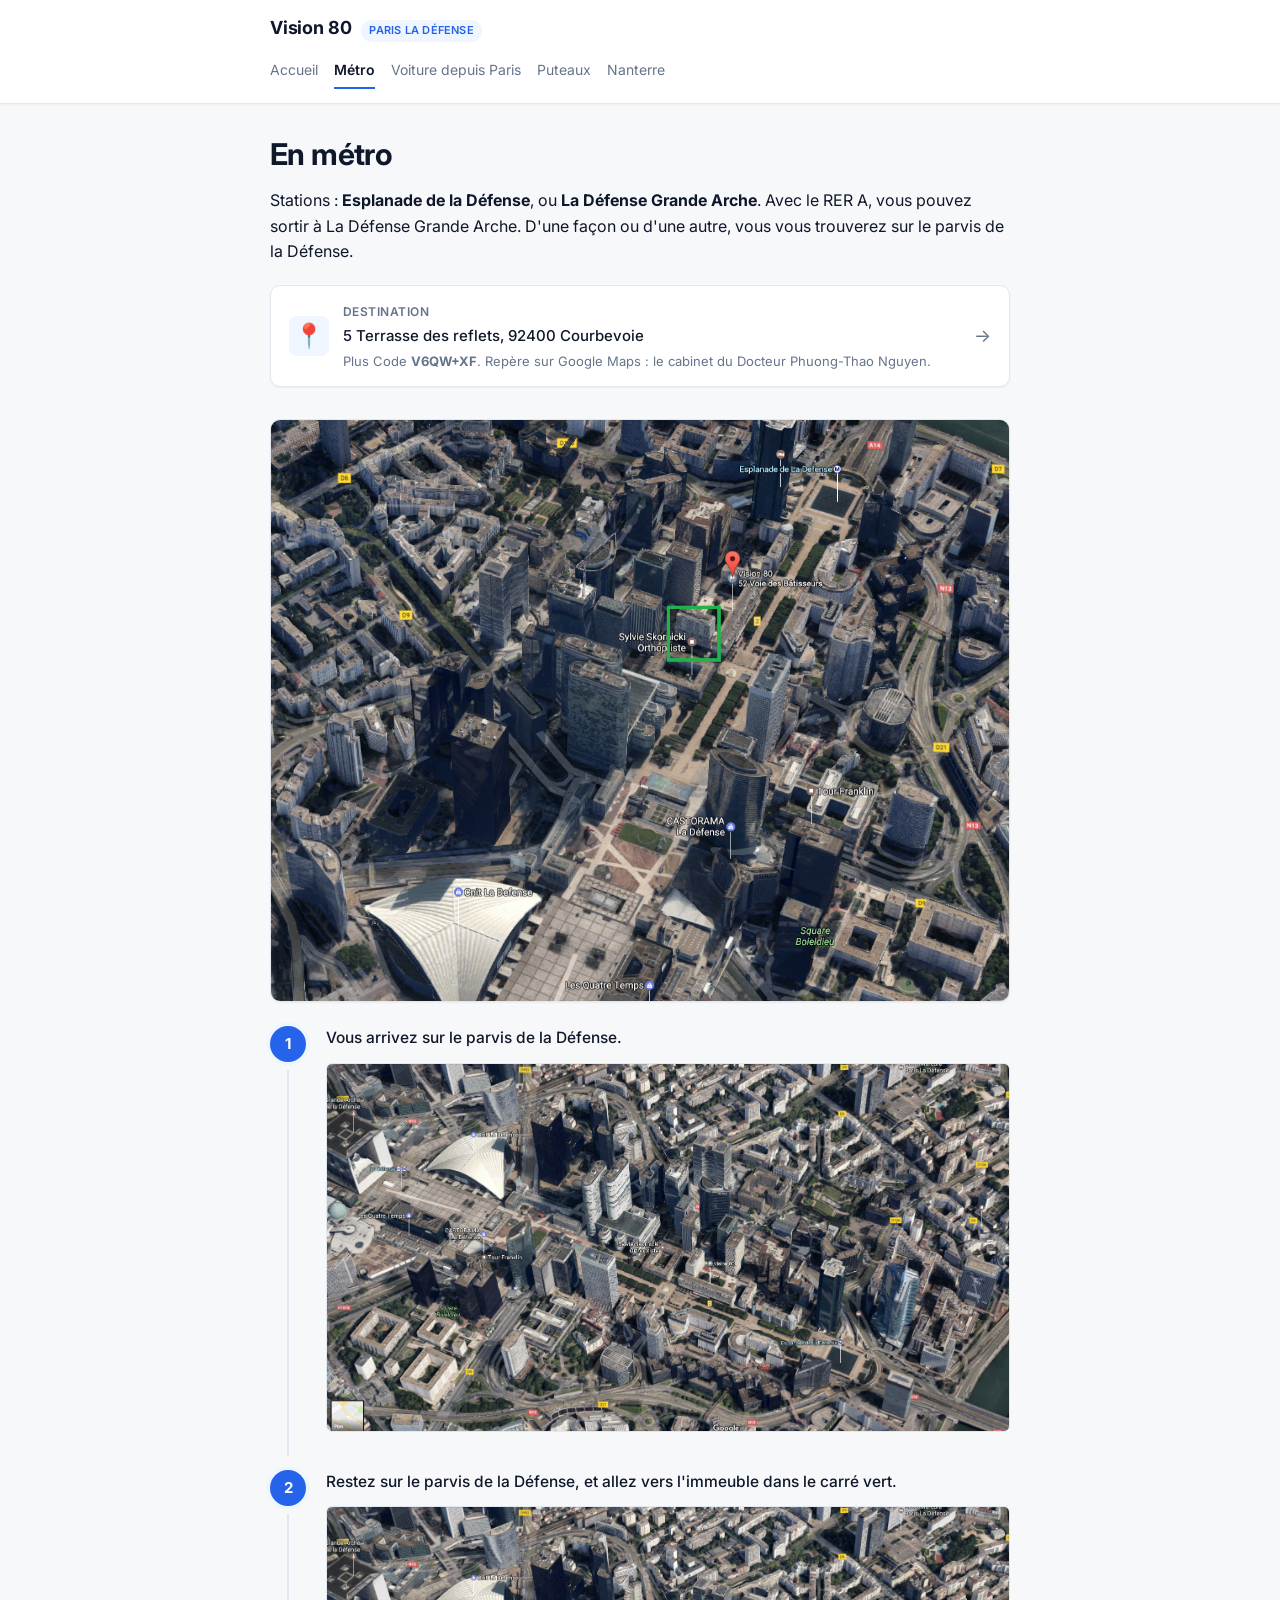
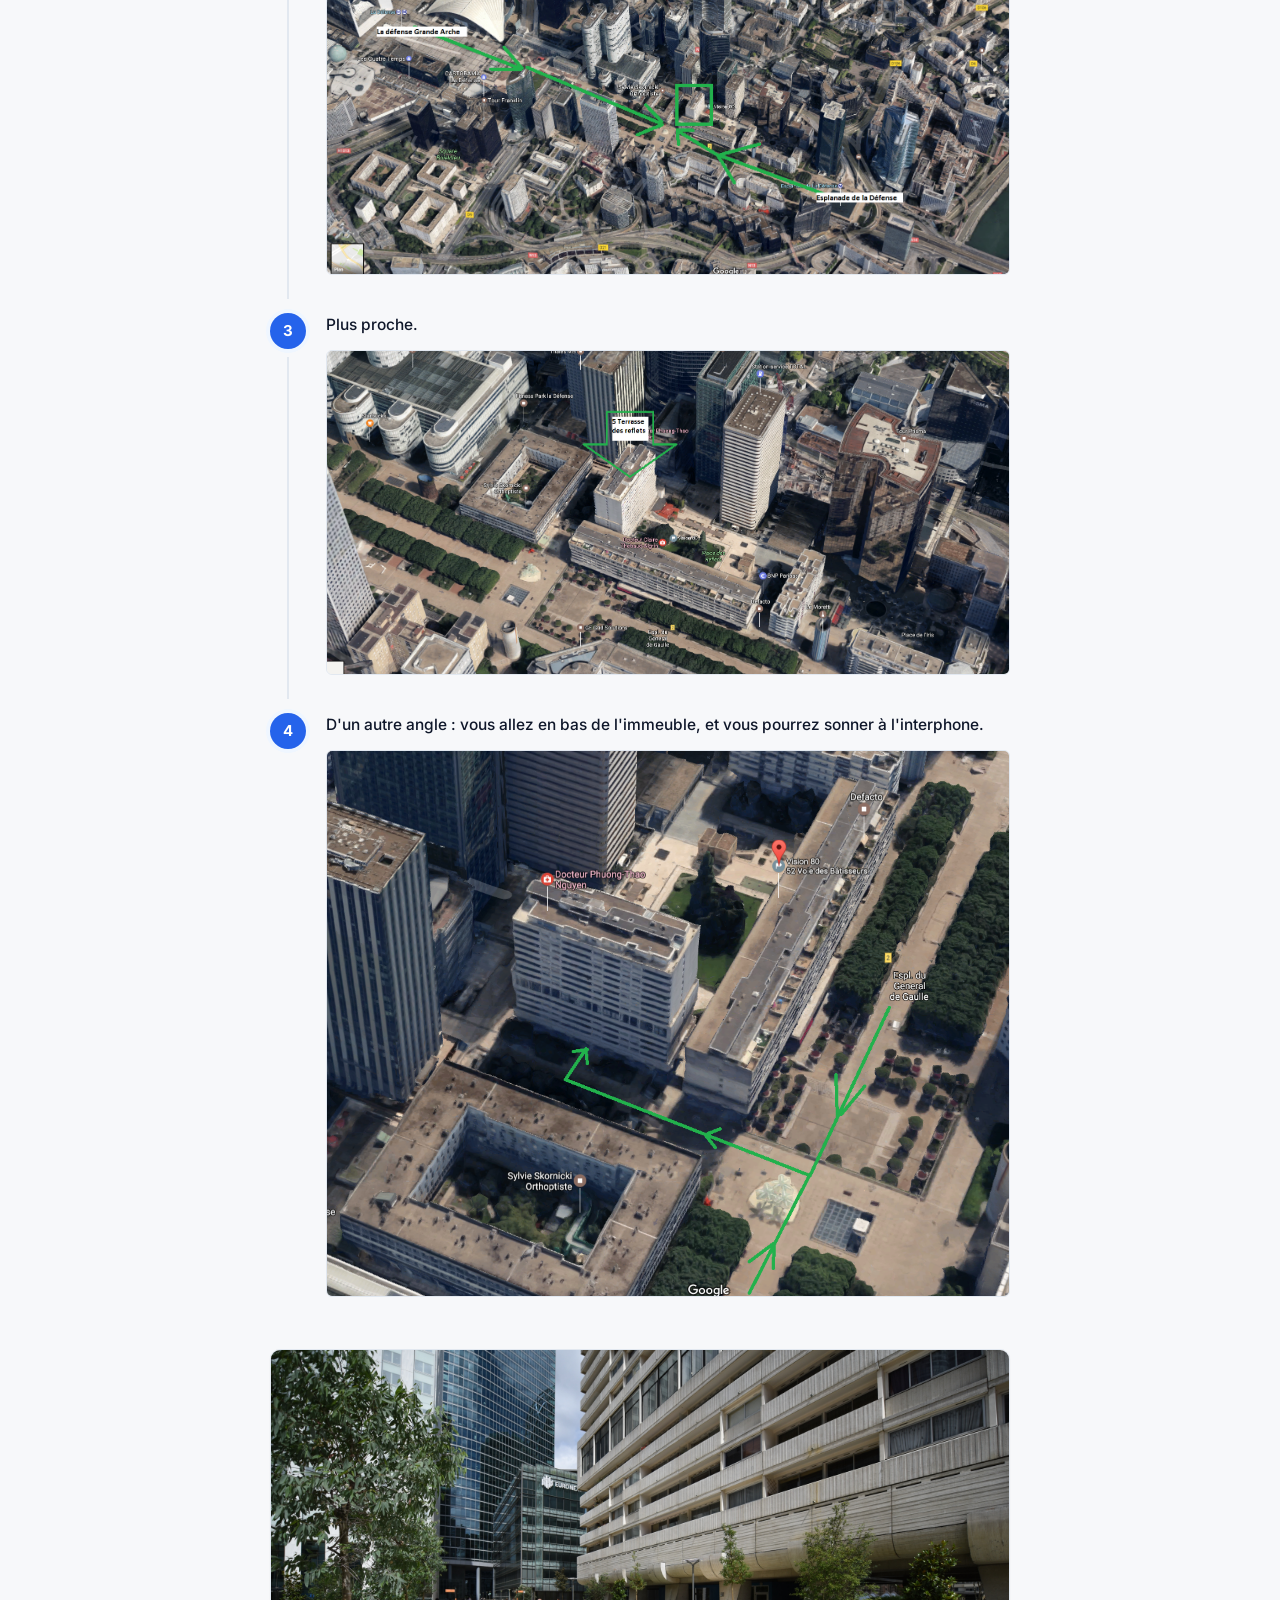
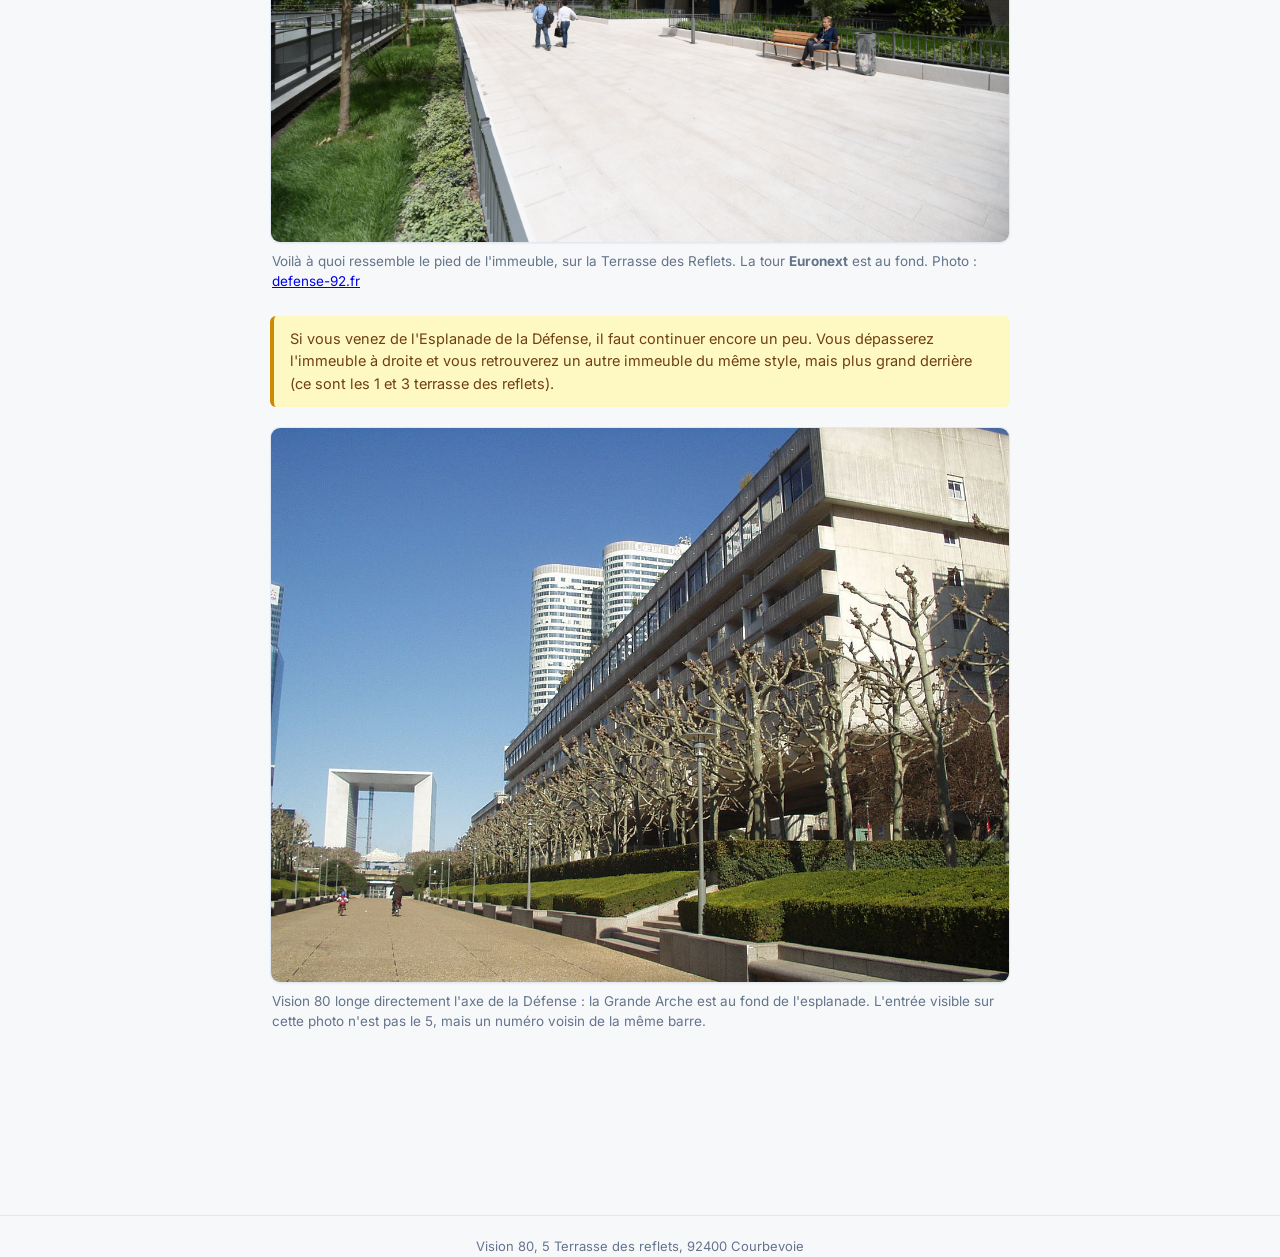
==== commit 1ae048b8: "ajoute une photo du pied de l'immeuble sur la Terrasse des Reflets, avec la tour Euronext visible au" ====
--- a/metro.html
+++ b/metro.html
@@ -66,6 +66,11 @@
     </li>
   </ol>
 
+  <figure class="figure">
+    <img src="images/esplanade_entree_pieton.jpg" alt="Le pied de la barre Vision 80 sur la Terrasse des Reflets, la tour Euronext au fond">
+    <figcaption>Voilà à quoi ressemble le pied de l'immeuble, sur la Terrasse des Reflets. La tour <strong>Euronext</strong> est au fond. Photo : <a href="https://www.defense-92.fr/" target="_blank" rel="noopener">defense-92.fr</a></figcaption>
+  </figure>
+
   <div class="note">
     Si vous venez de l'Esplanade de la Défense, il faut continuer encore un peu. Vous dépasserez l'immeuble à droite et vous retrouverez un autre immeuble du même style, mais plus grand derrière (ce sont les 1 et 3 terrasse des reflets).
   </div>
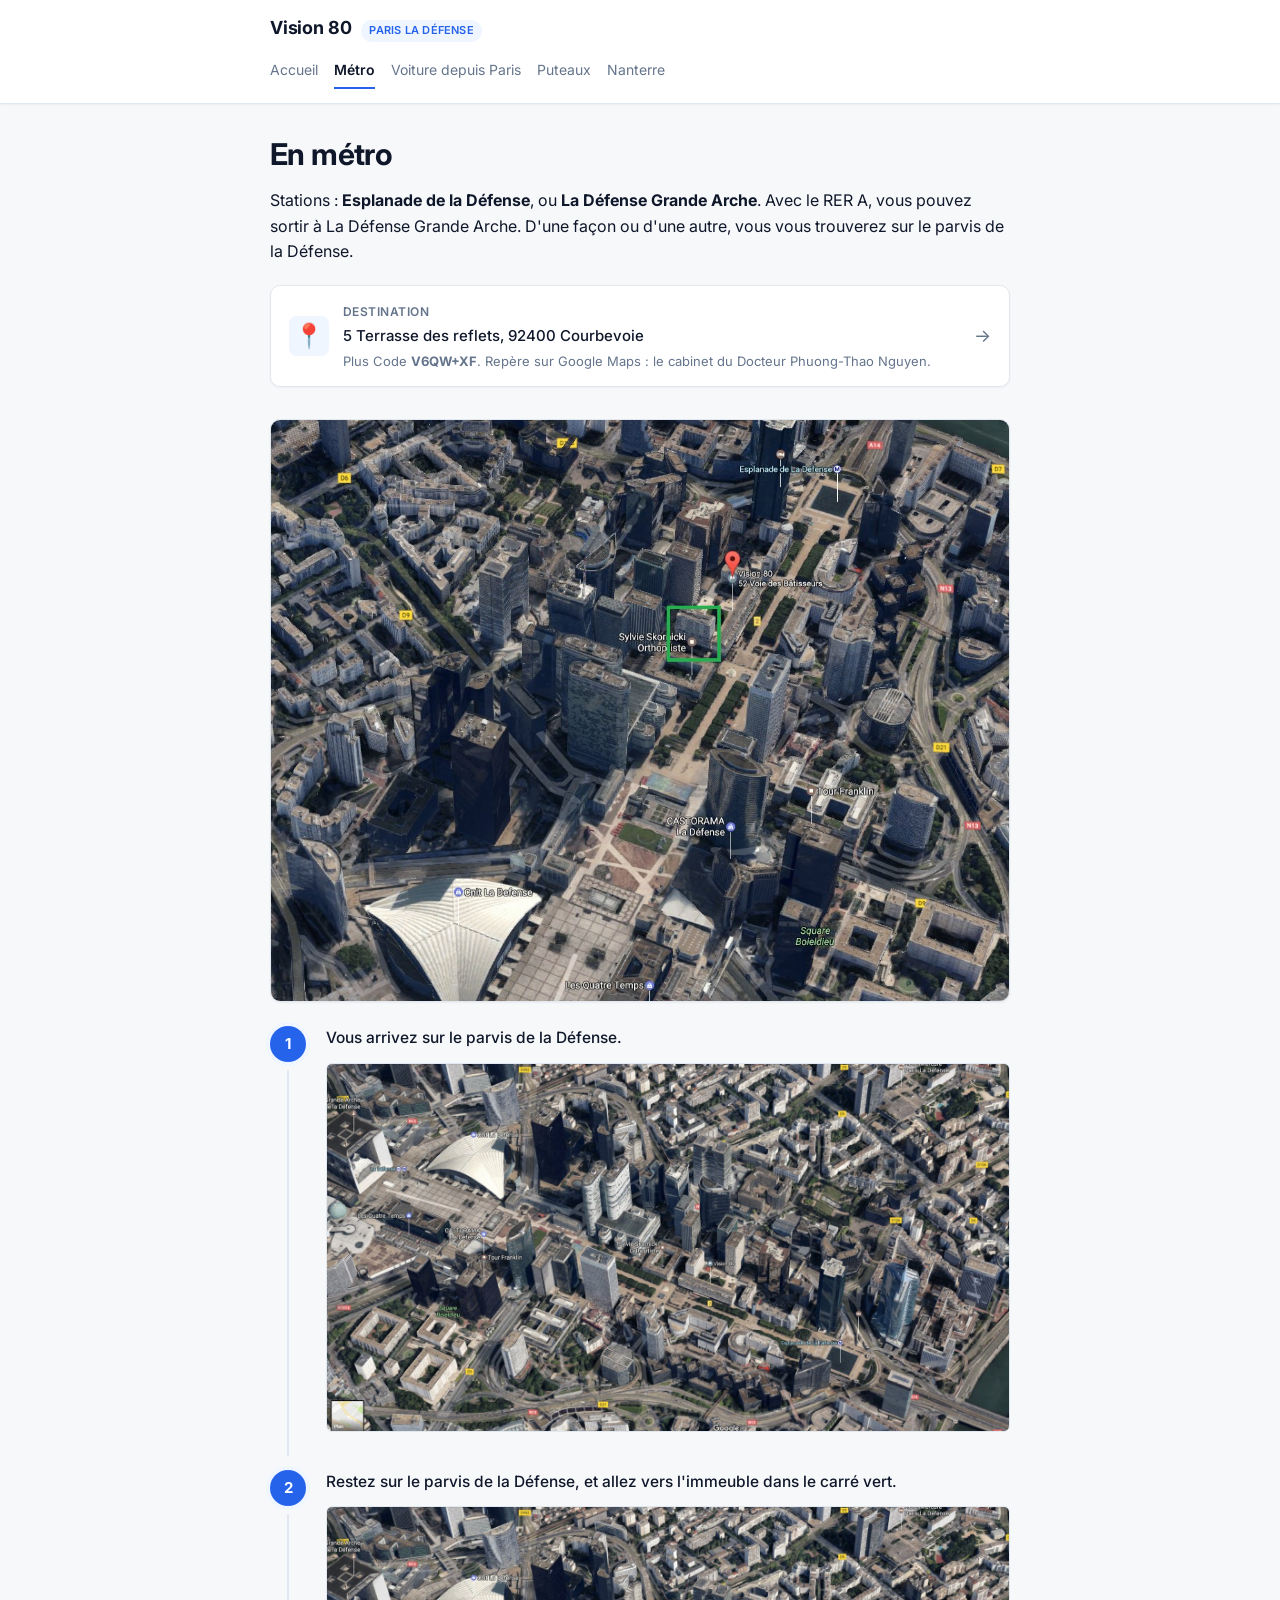
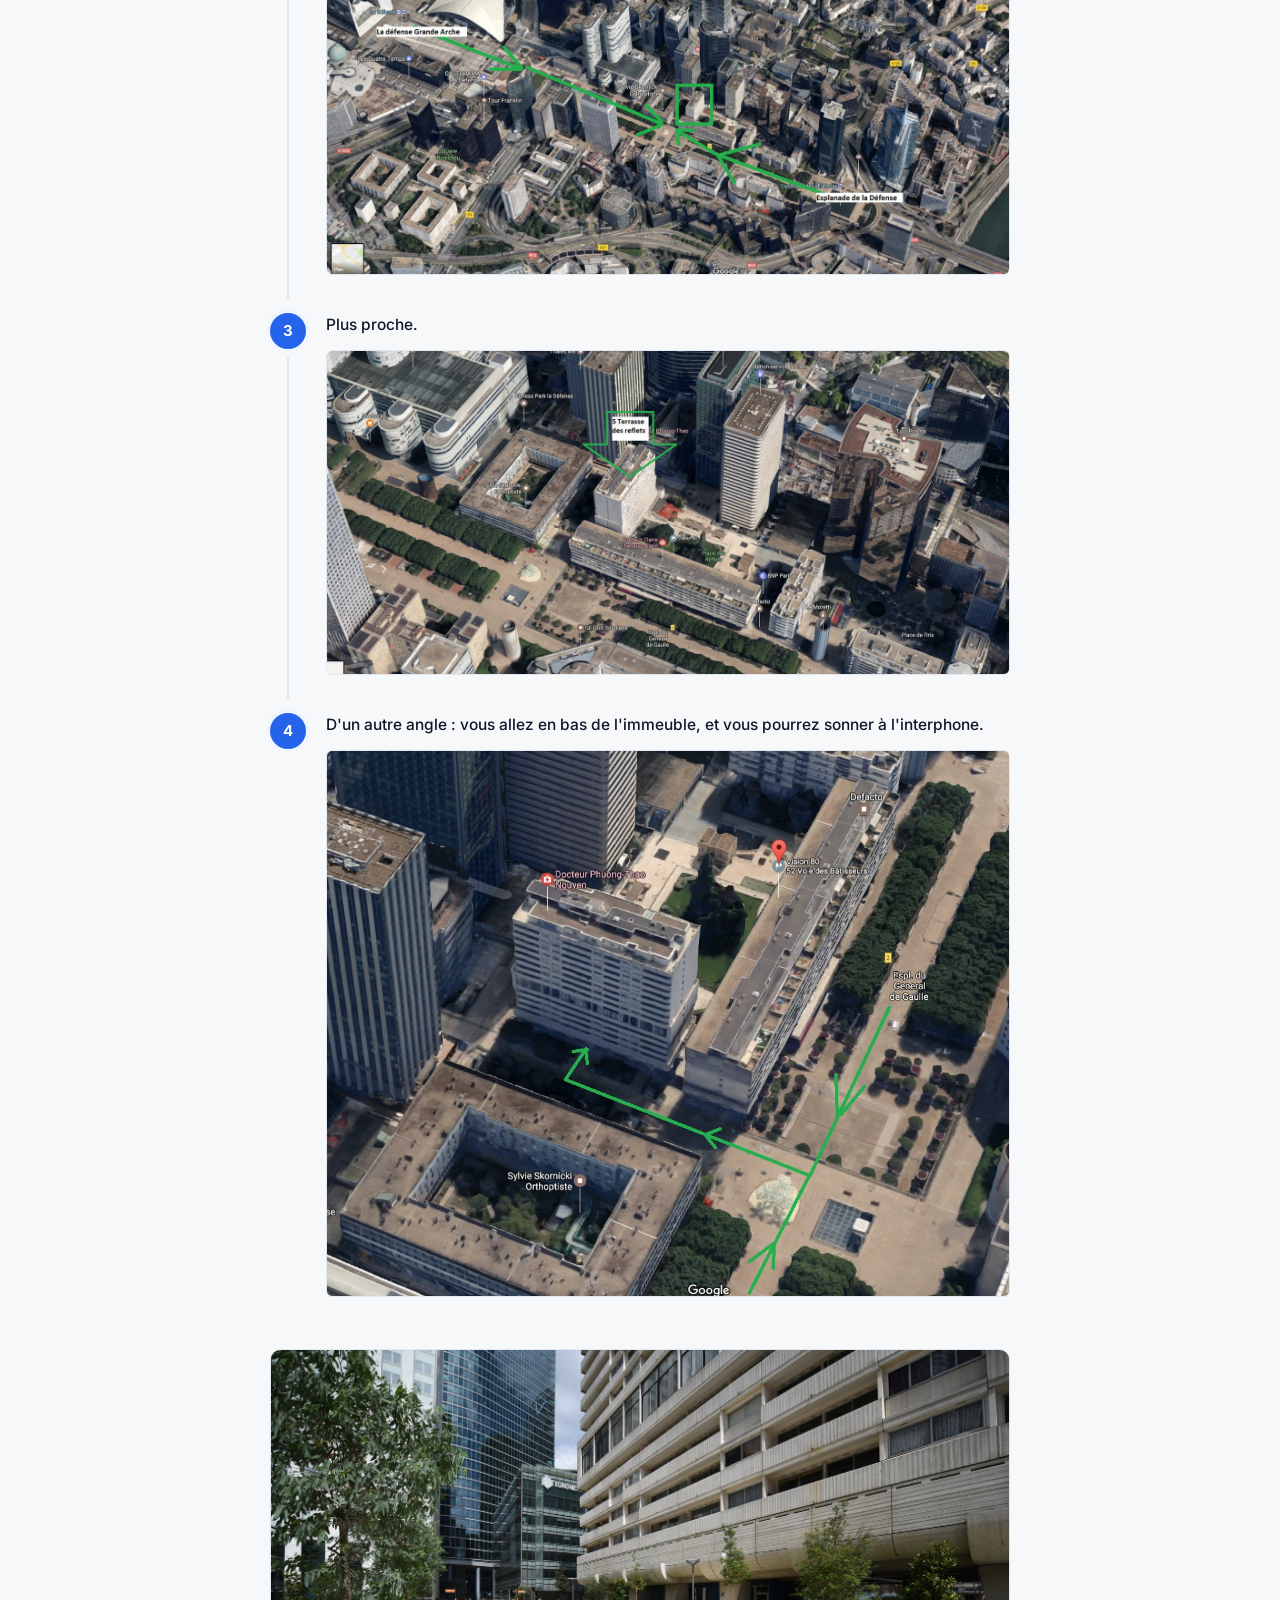
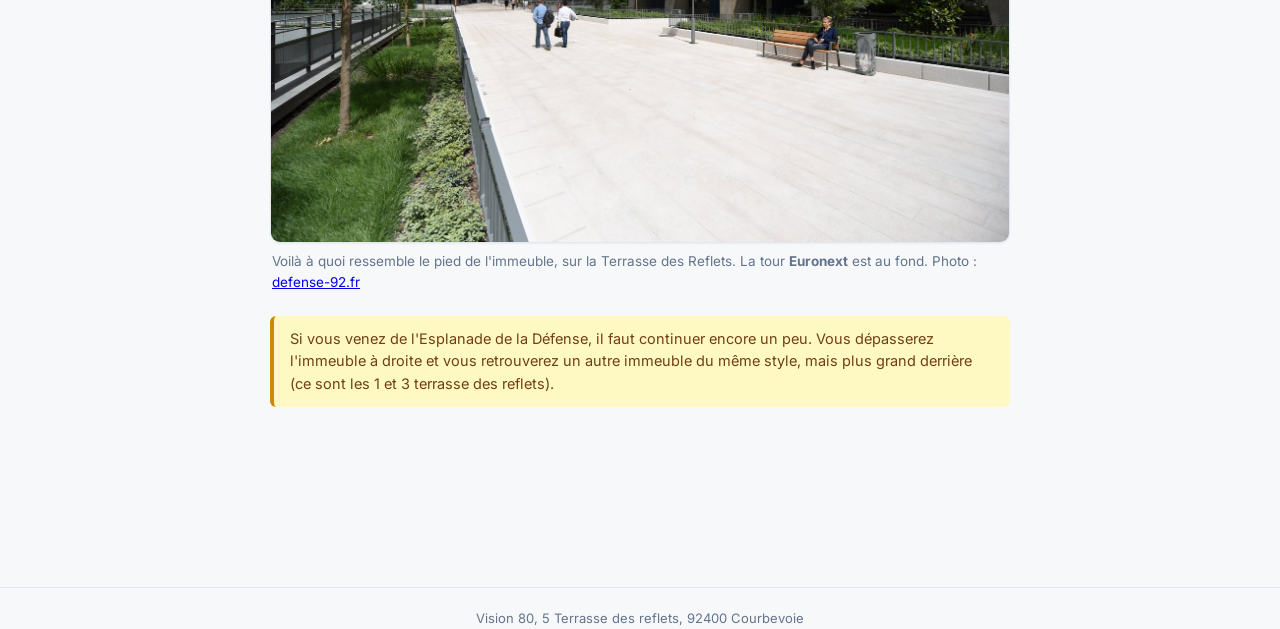
==== commit e53b8d46: "allege les images : 29 Mo a 4,7 Mo (redimension a 1500 px, JPEG qualite 85), chargement differe hors" ====
--- a/metro.html
+++ b/metro.html
@@ -45,40 +45,35 @@
     </a>
   </div>
 
-  <img src="images/2016-12-13-12.png" alt="Vue aérienne de La Défense, l'immeuble Vision 80 entouré en vert" class="hero">
+  <img src="images/2016-12-13-12.jpg" alt="Vue aérienne de La Défense, l'immeuble Vision 80 entouré en vert" class="hero">
 
   <ol class="steps">
     <li>
       <p>Vous arrivez sur le parvis de la Défense.</p>
-      <img src="images/m1.png" alt="Vue aérienne du parvis de la Défense avec le repère Vision 80">
+      <img loading="lazy" decoding="async" src="images/m1.jpg" alt="Vue aérienne du parvis de la Défense avec le repère Vision 80">
     </li>
     <li>
       <p>Restez sur le parvis de la Défense, et allez vers l'immeuble dans le carré vert.</p>
-      <img src="images/m1-copie.png" alt="Même vue aérienne, flèches depuis La Défense Grande Arche et depuis l'Esplanade de la Défense vers le carré vert autour de Vision 80">
+      <img loading="lazy" decoding="async" src="images/m1-copie.jpg" alt="Même vue aérienne, flèches depuis La Défense Grande Arche et depuis l'Esplanade de la Défense vers le carré vert autour de Vision 80">
     </li>
     <li>
       <p>Plus proche.</p>
-      <img src="images/m2.png" alt="Vue rapprochée, flèche pointant le 5 Terrasse des reflets">
+      <img loading="lazy" decoding="async" src="images/m2.jpg" alt="Vue rapprochée, flèche pointant le 5 Terrasse des reflets">
     </li>
     <li>
       <p>D'un autre angle : vous allez en bas de l'immeuble, et vous pourrez sonner à l'interphone.</p>
-      <img src="images/2016-12-13-11-copie.png" alt="Vue rapprochée du pied de l'immeuble, chemin d'accès depuis l'Esplanade du Général de Gaulle">
+      <img loading="lazy" decoding="async" src="images/2016-12-13-11-copie.jpg" alt="Vue rapprochée du pied de l'immeuble, chemin d'accès depuis l'Esplanade du Général de Gaulle">
     </li>
   </ol>
 
   <figure class="figure">
-    <img src="images/esplanade_entree_pieton.jpg" alt="Le pied de la barre Vision 80 sur la Terrasse des Reflets, la tour Euronext au fond">
+    <img loading="lazy" decoding="async" src="images/esplanade_entree_pieton.jpg" alt="Le pied de la barre Vision 80 sur la Terrasse des Reflets, la tour Euronext au fond">
     <figcaption>Voilà à quoi ressemble le pied de l'immeuble, sur la Terrasse des Reflets. La tour <strong>Euronext</strong> est au fond. Photo : <a href="https://www.defense-92.fr/" target="_blank" rel="noopener">defense-92.fr</a></figcaption>
   </figure>
 
   <div class="note">
     Si vous venez de l'Esplanade de la Défense, il faut continuer encore un peu. Vous dépasserez l'immeuble à droite et vous retrouverez un autre immeuble du même style, mais plus grand derrière (ce sont les 1 et 3 terrasse des reflets).
   </div>
-
-  <figure class="figure">
-    <img src="images/1280px-vision_80.jpg" alt="La barre Vision 80 vue depuis l'esplanade, la Grande Arche de la Défense au fond">
-    <figcaption>Vision 80 longe directement l'axe de la Défense : la Grande Arche est au fond de l'esplanade. L'entrée visible sur cette photo n'est pas le 5, mais un numéro voisin de la même barre.</figcaption>
-  </figure>
 
 </div>
 
--- a/style.css
+++ b/style.css
@@ -280,6 +280,19 @@
   padding: 0 2px;
 }
 
+/* Photo d'ouverture : cadree en bandeau pour ne pas manger l'ecran.
+   A ne pas appliquer aux cartes ni aux photos d'itineraire, qui doivent
+   rester entieres sous peine de perdre l'information. */
+.figure--hero img {
+  max-height: 360px;
+  object-fit: cover;
+  object-position: center 45%;
+}
+
+@media (max-width: 600px) {
+  .figure--hero img { max-height: 240px; }
+}
+
 /* ---------- Video ---------- */
 .video {
   position: relative;
@@ -359,6 +372,20 @@
   border-radius: 6px;
 }
 
+/* ---------- Liens de bas de section ---------- */
+.links {
+  font-size: 14px;
+  color: var(--muted);
+  margin-top: 20px;
+}
+
+.links a {
+  color: var(--accent);
+  text-decoration: none;
+}
+
+.links a:hover { text-decoration: underline; }
+
 /* ---------- Note ---------- */
 .note {
   background: var(--warn-bg);
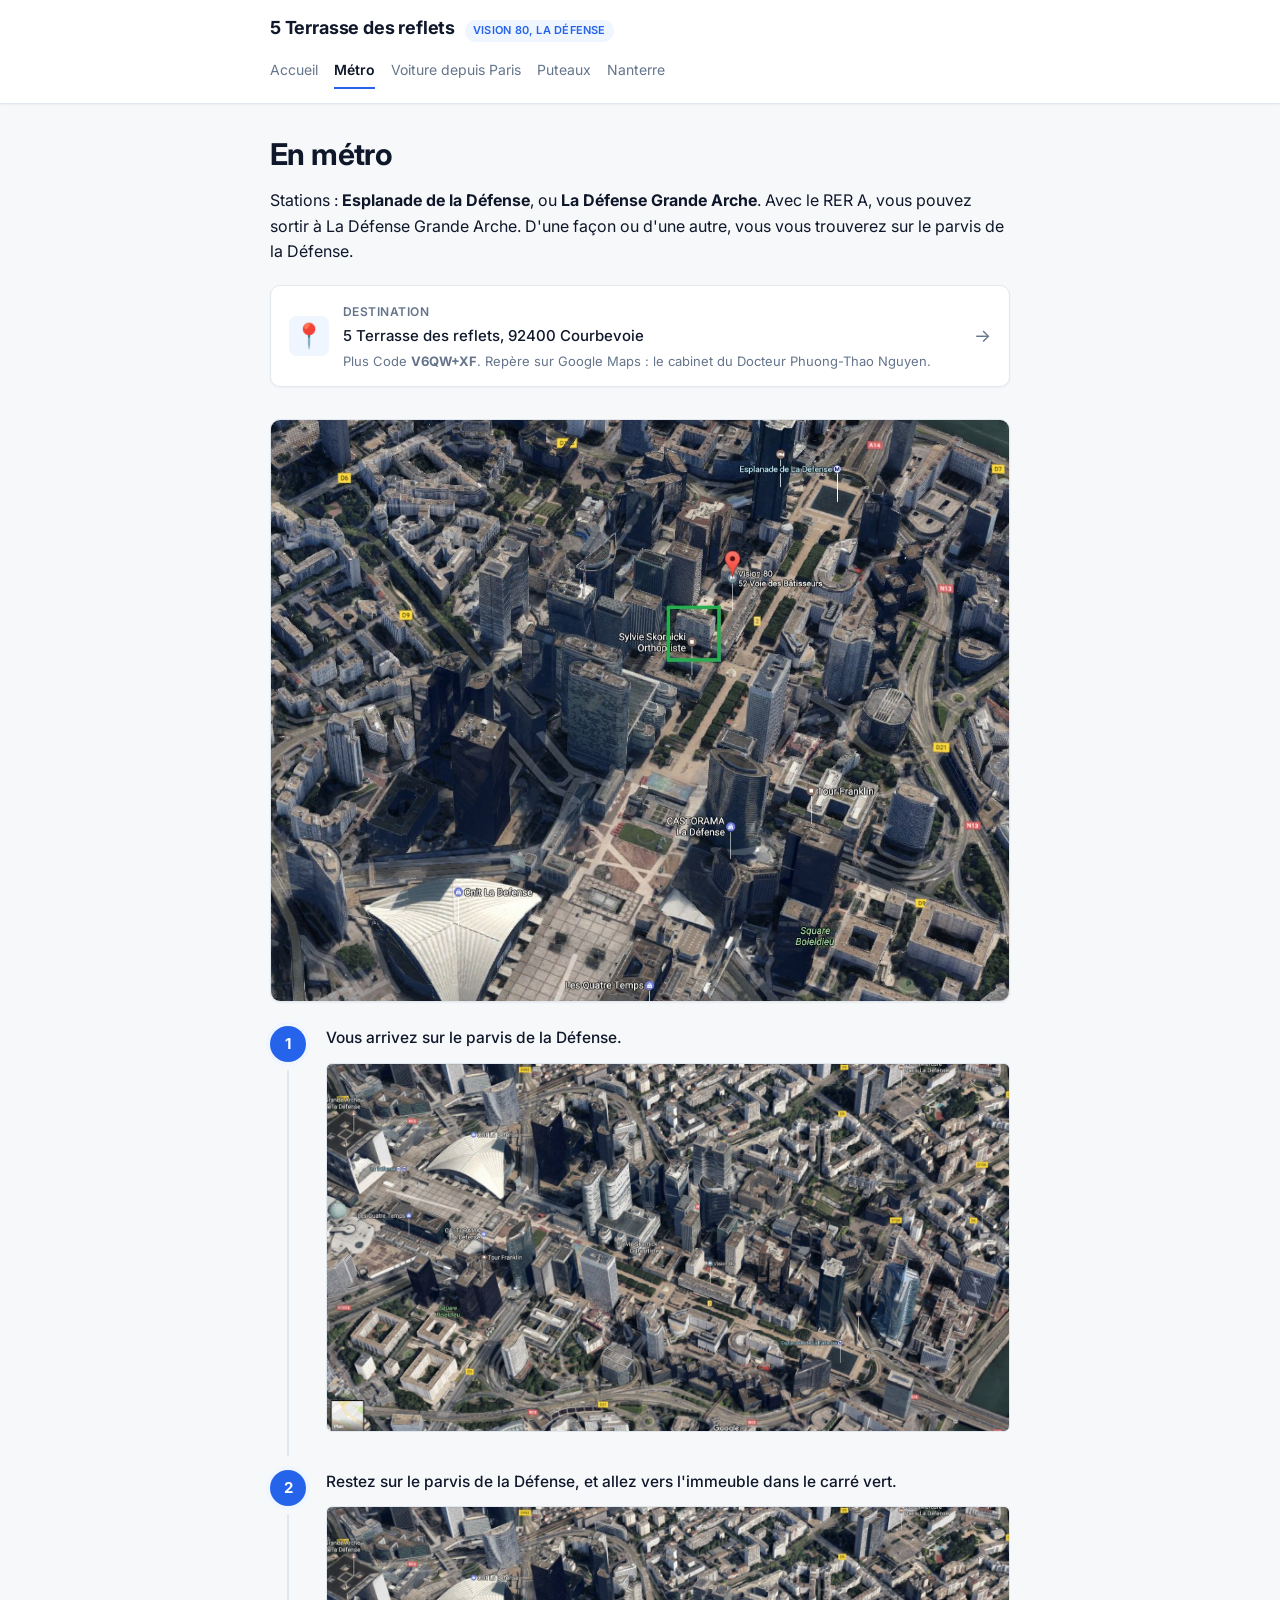
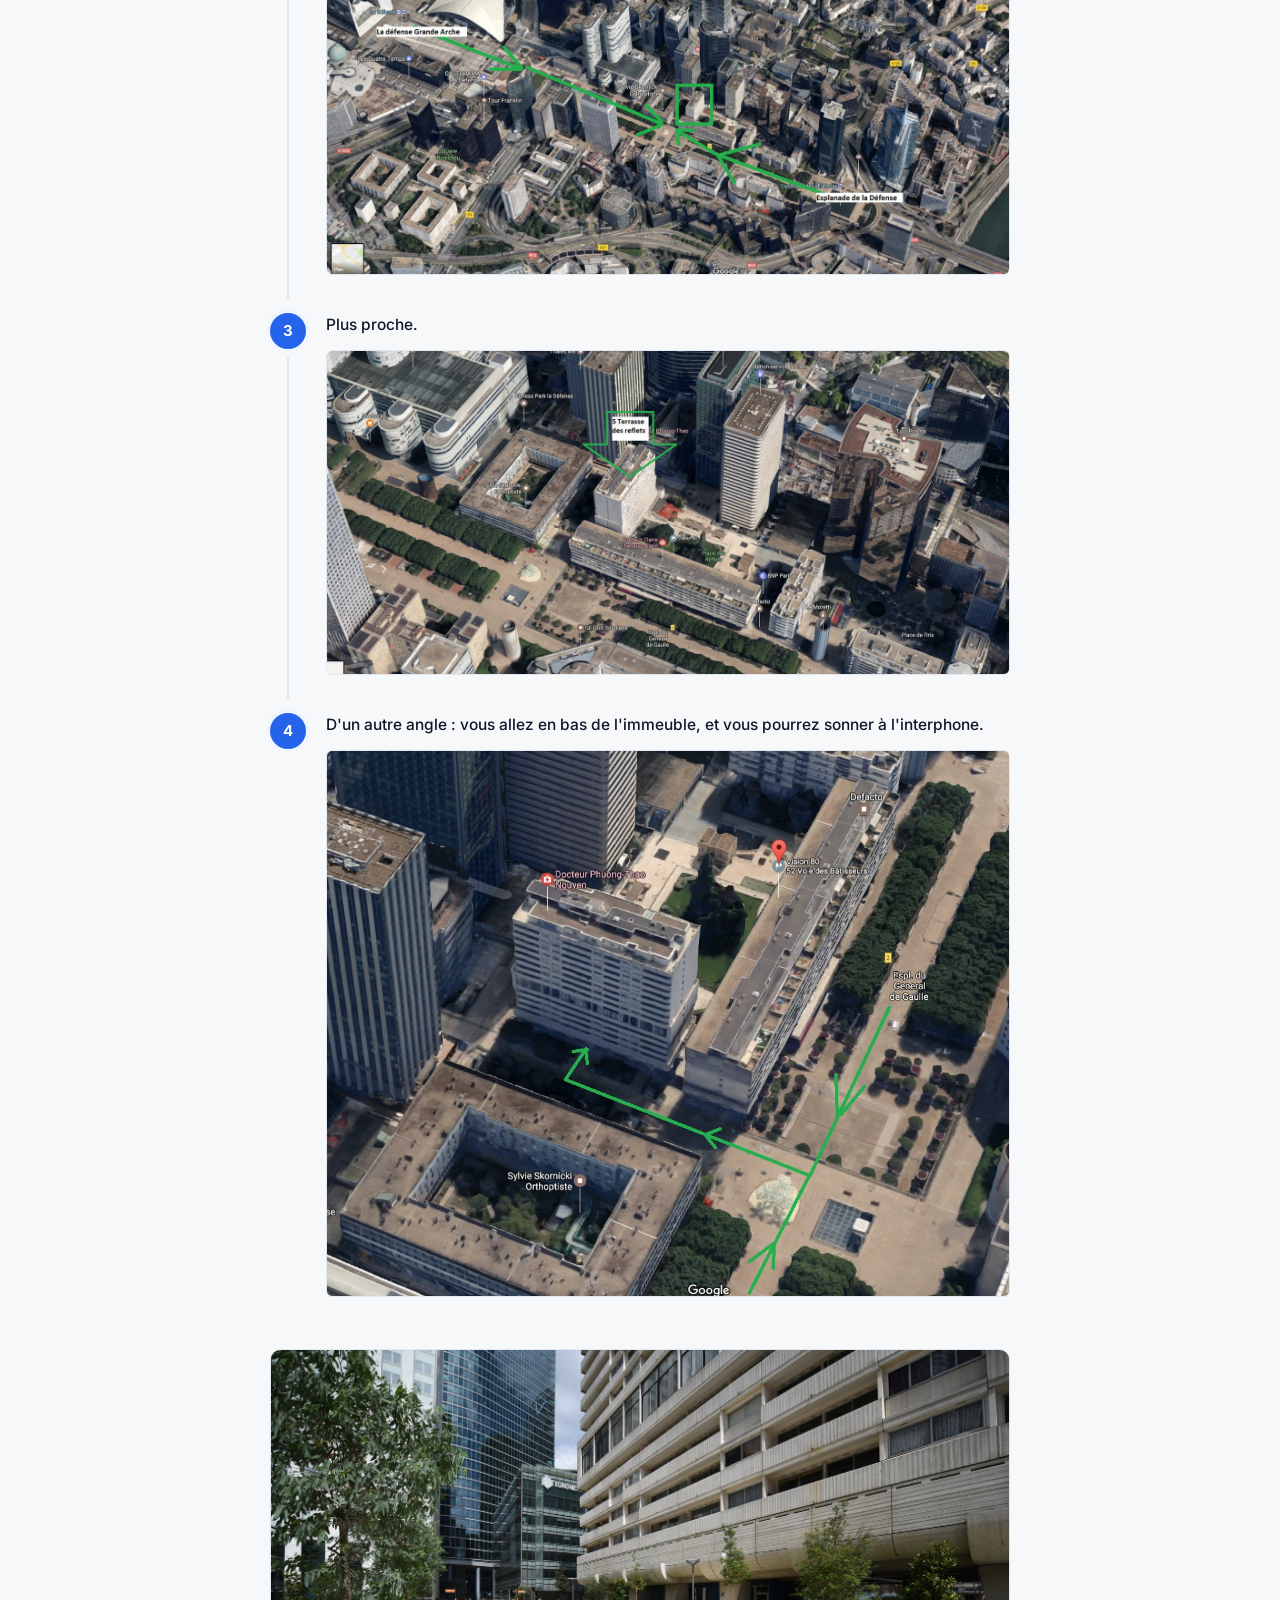
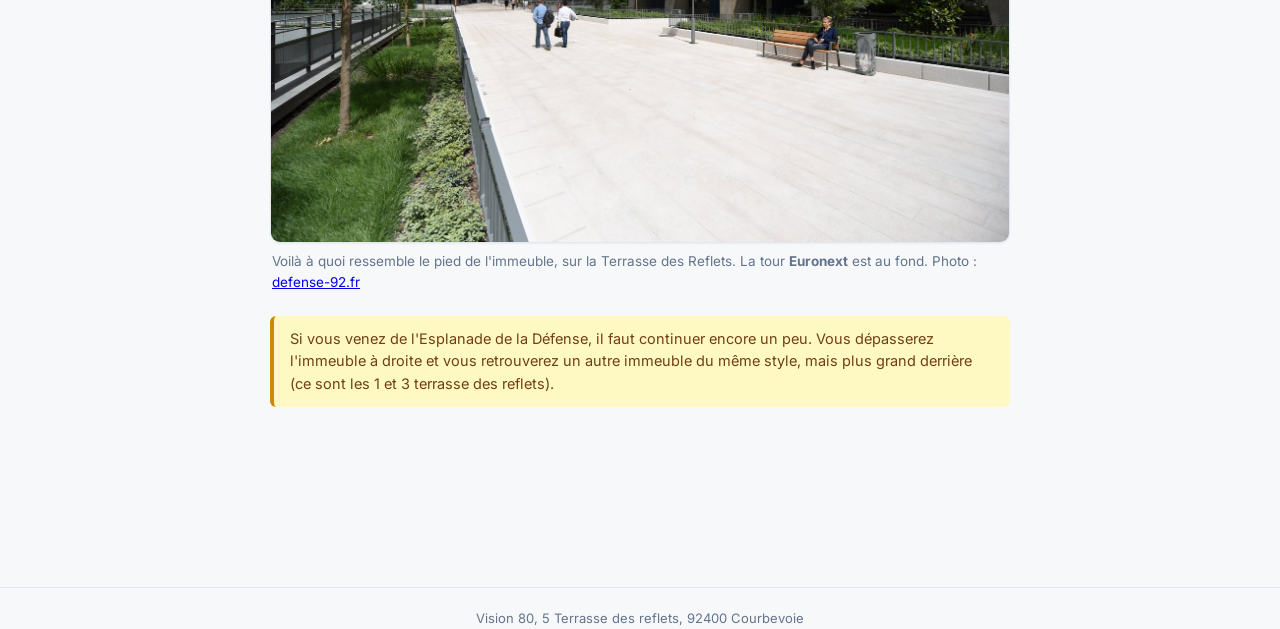
==== commit 11c618ff: "en-tete : le site porte le nom du 5 Terrasse des reflets, avec Vision 80 en rattachement" ====
--- a/metro.html
+++ b/metro.html
@@ -14,8 +14,8 @@
 <header class="site-header">
   <div class="site-header-inner">
     <h1 class="site-title">
-      <a href="index.html">Vision 80</a>
-      <span class="badge">Paris La Défense</span>
+      <a href="index.html">5 Terrasse des reflets</a>
+      <span class="badge">Vision 80, La Défense</span>
     </h1>
     <nav class="tabs">
       <a href="index.html">Accueil</a>
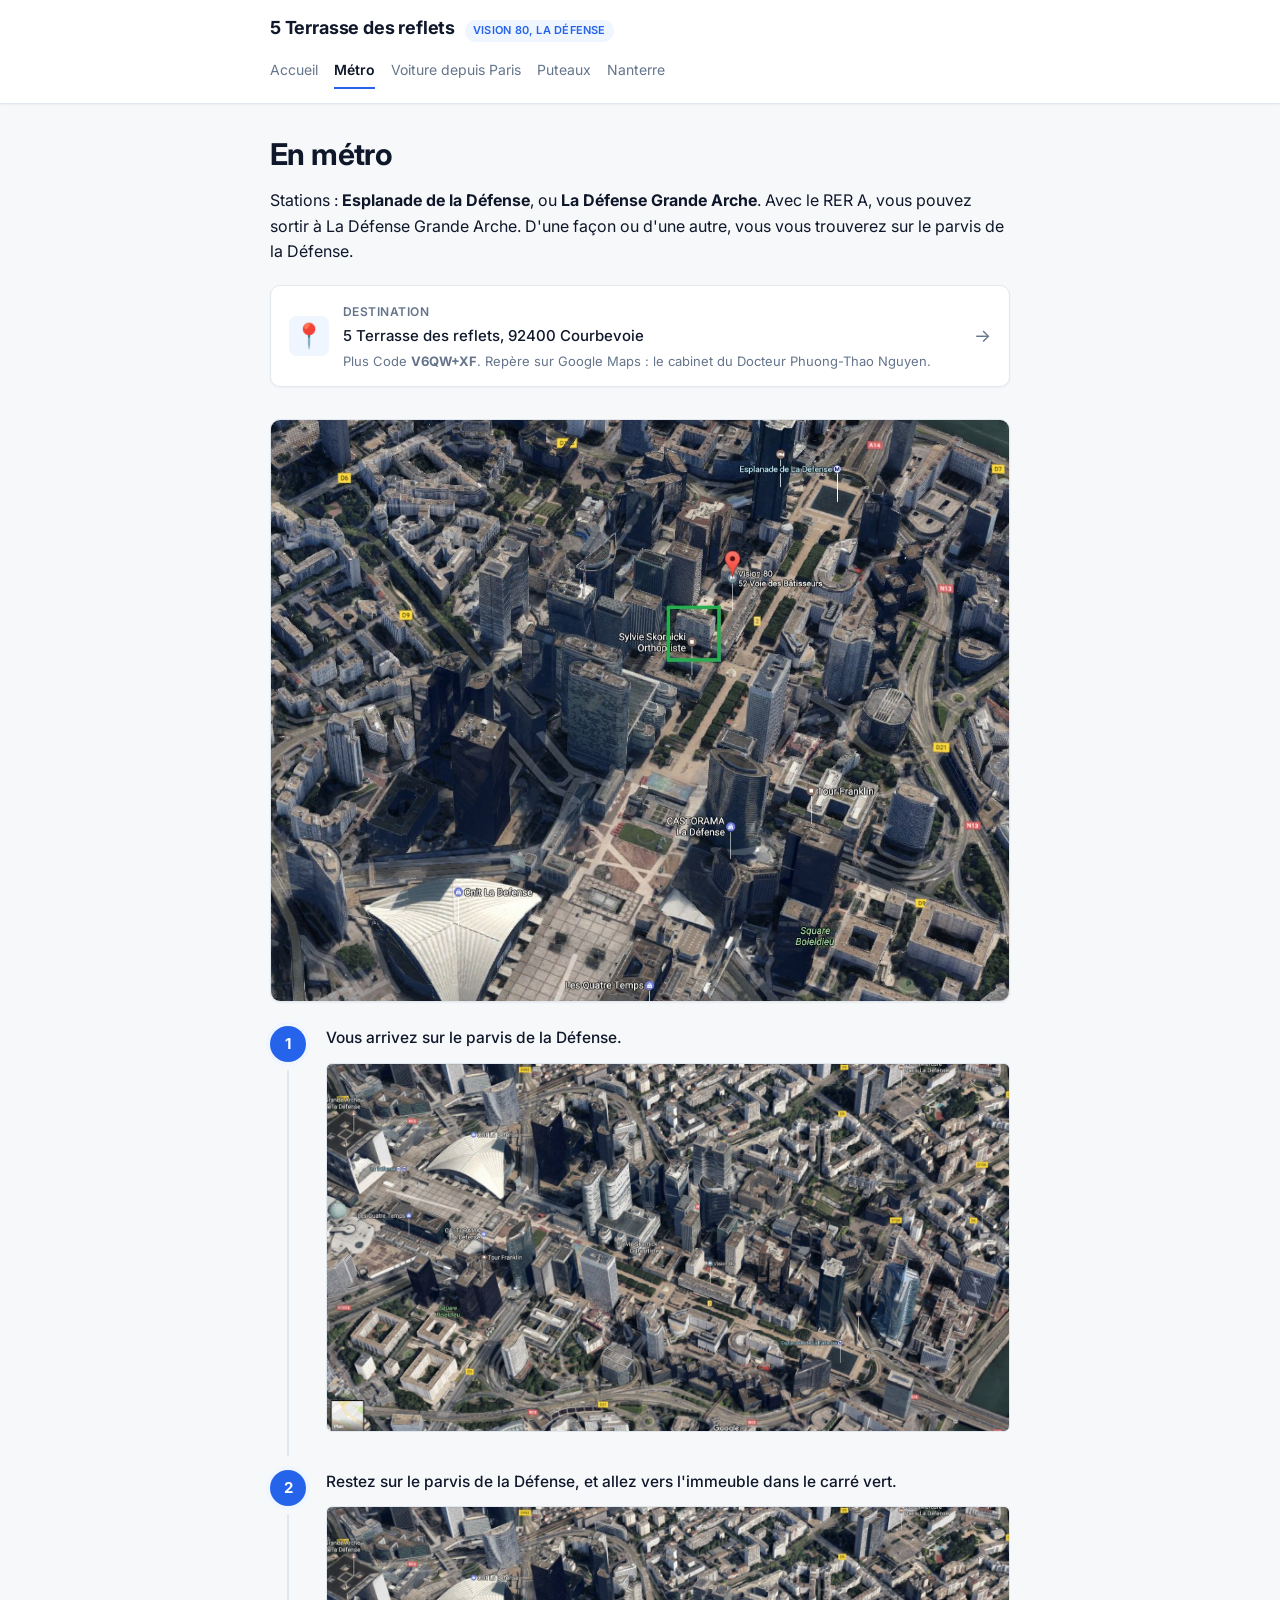
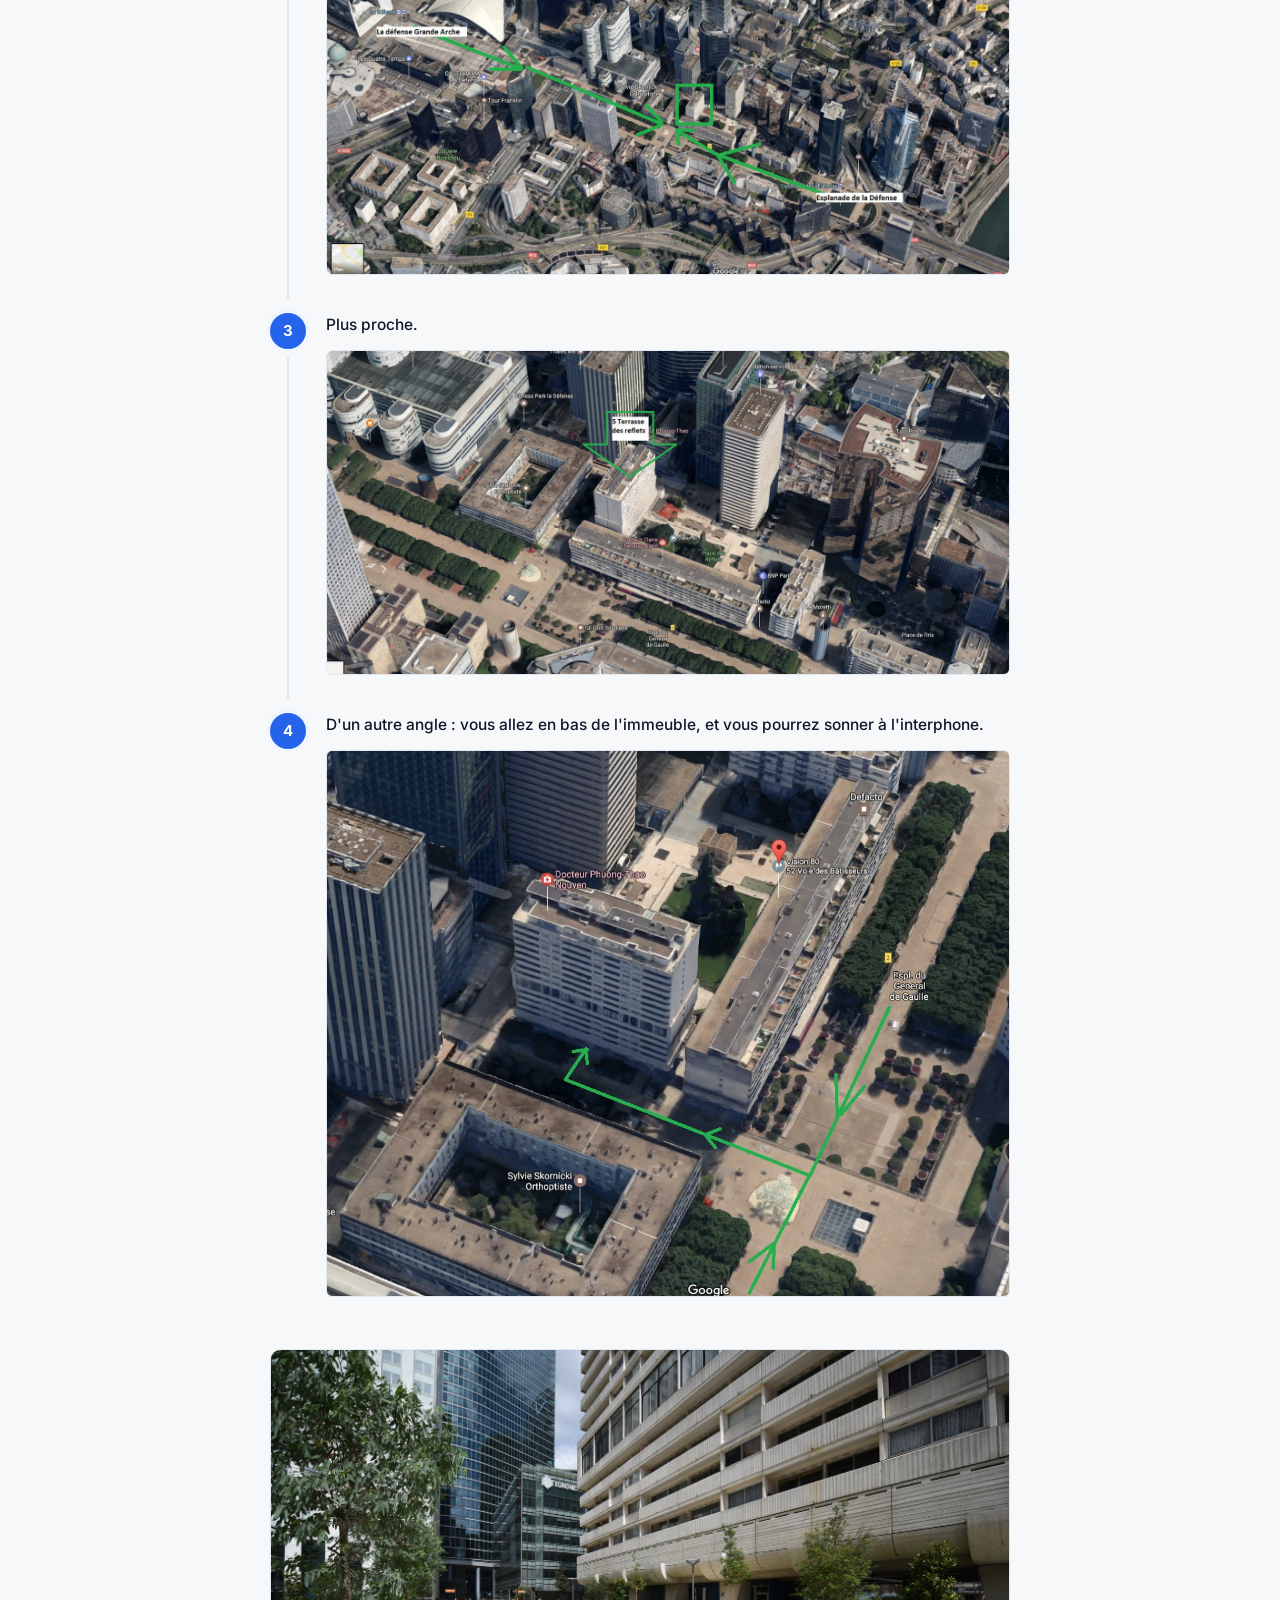
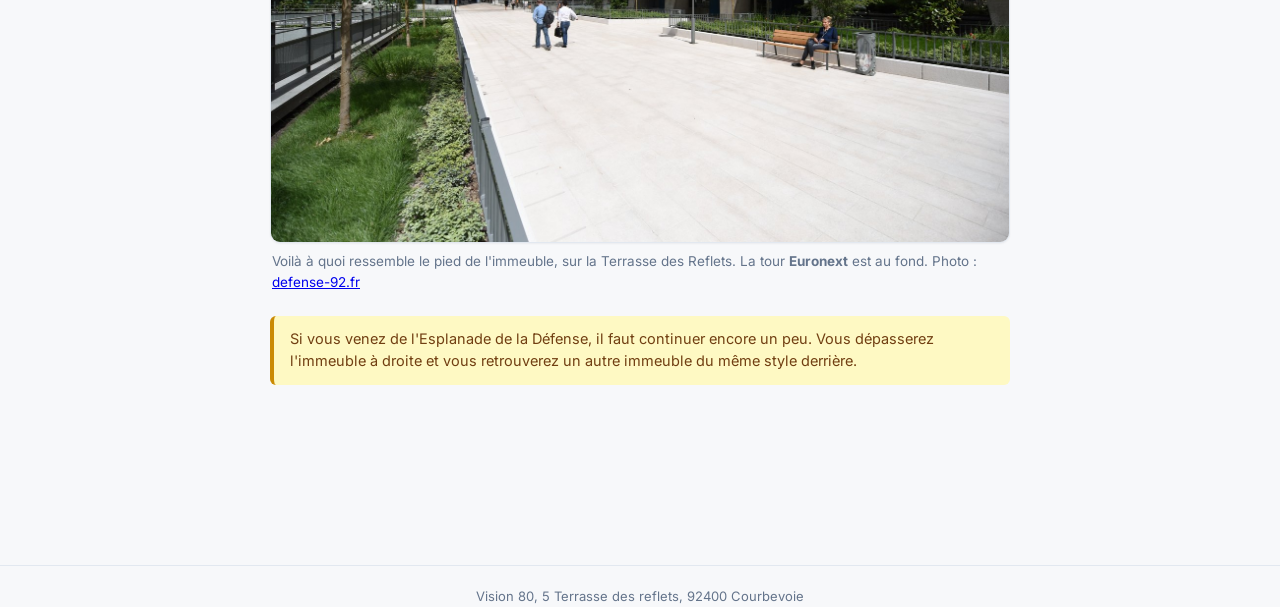
==== commit c0c1c392: "precise que le 5 est dans la tour de 15 etages avec le 3, met en garde contre la confusion Terrasse " ====
--- a/metro.html
+++ b/metro.html
@@ -72,7 +72,7 @@
   </figure>
 
   <div class="note">
-    Si vous venez de l'Esplanade de la Défense, il faut continuer encore un peu. Vous dépasserez l'immeuble à droite et vous retrouverez un autre immeuble du même style, mais plus grand derrière (ce sont les 1 et 3 terrasse des reflets).
+    Si vous venez de l'Esplanade de la Défense, il faut continuer encore un peu. Vous dépasserez l'immeuble à droite et vous retrouverez un autre immeuble du même style derrière.
   </div>
 
 </div>
--- a/style.css
+++ b/style.css
@@ -126,6 +126,13 @@
 
 p { margin: 12px 0; }
 
+ul {
+  margin: 12px 0;
+  padding-left: 22px;
+}
+
+ul li { margin: 6px 0; }
+
 /* ---------- Addresses ---------- */
 .addresses {
   display: grid;
@@ -372,6 +379,36 @@
   border-radius: 6px;
 }
 
+/* ---------- Bloc batiment ---------- */
+.building {
+  background: var(--surface);
+  border: 1px solid var(--border);
+  border-radius: var(--radius);
+  padding: 16px 18px;
+  margin: 12px 0;
+  box-shadow: var(--shadow-sm);
+}
+
+.building-title {
+  font-size: 16px;
+  font-weight: 700;
+  color: var(--text);
+  text-transform: none;
+  letter-spacing: -0.01em;
+  margin: 0 0 6px;
+}
+
+.building p { margin: 6px 0; font-size: 15px; }
+
+.building-addr {
+  padding-top: 8px;
+  border-top: 1px solid var(--border);
+  color: var(--muted);
+  font-size: 14px !important;
+}
+
+.building-addr strong { color: var(--text); }
+
 /* ---------- Liens de bas de section ---------- */
 .links {
   font-size: 14px;
